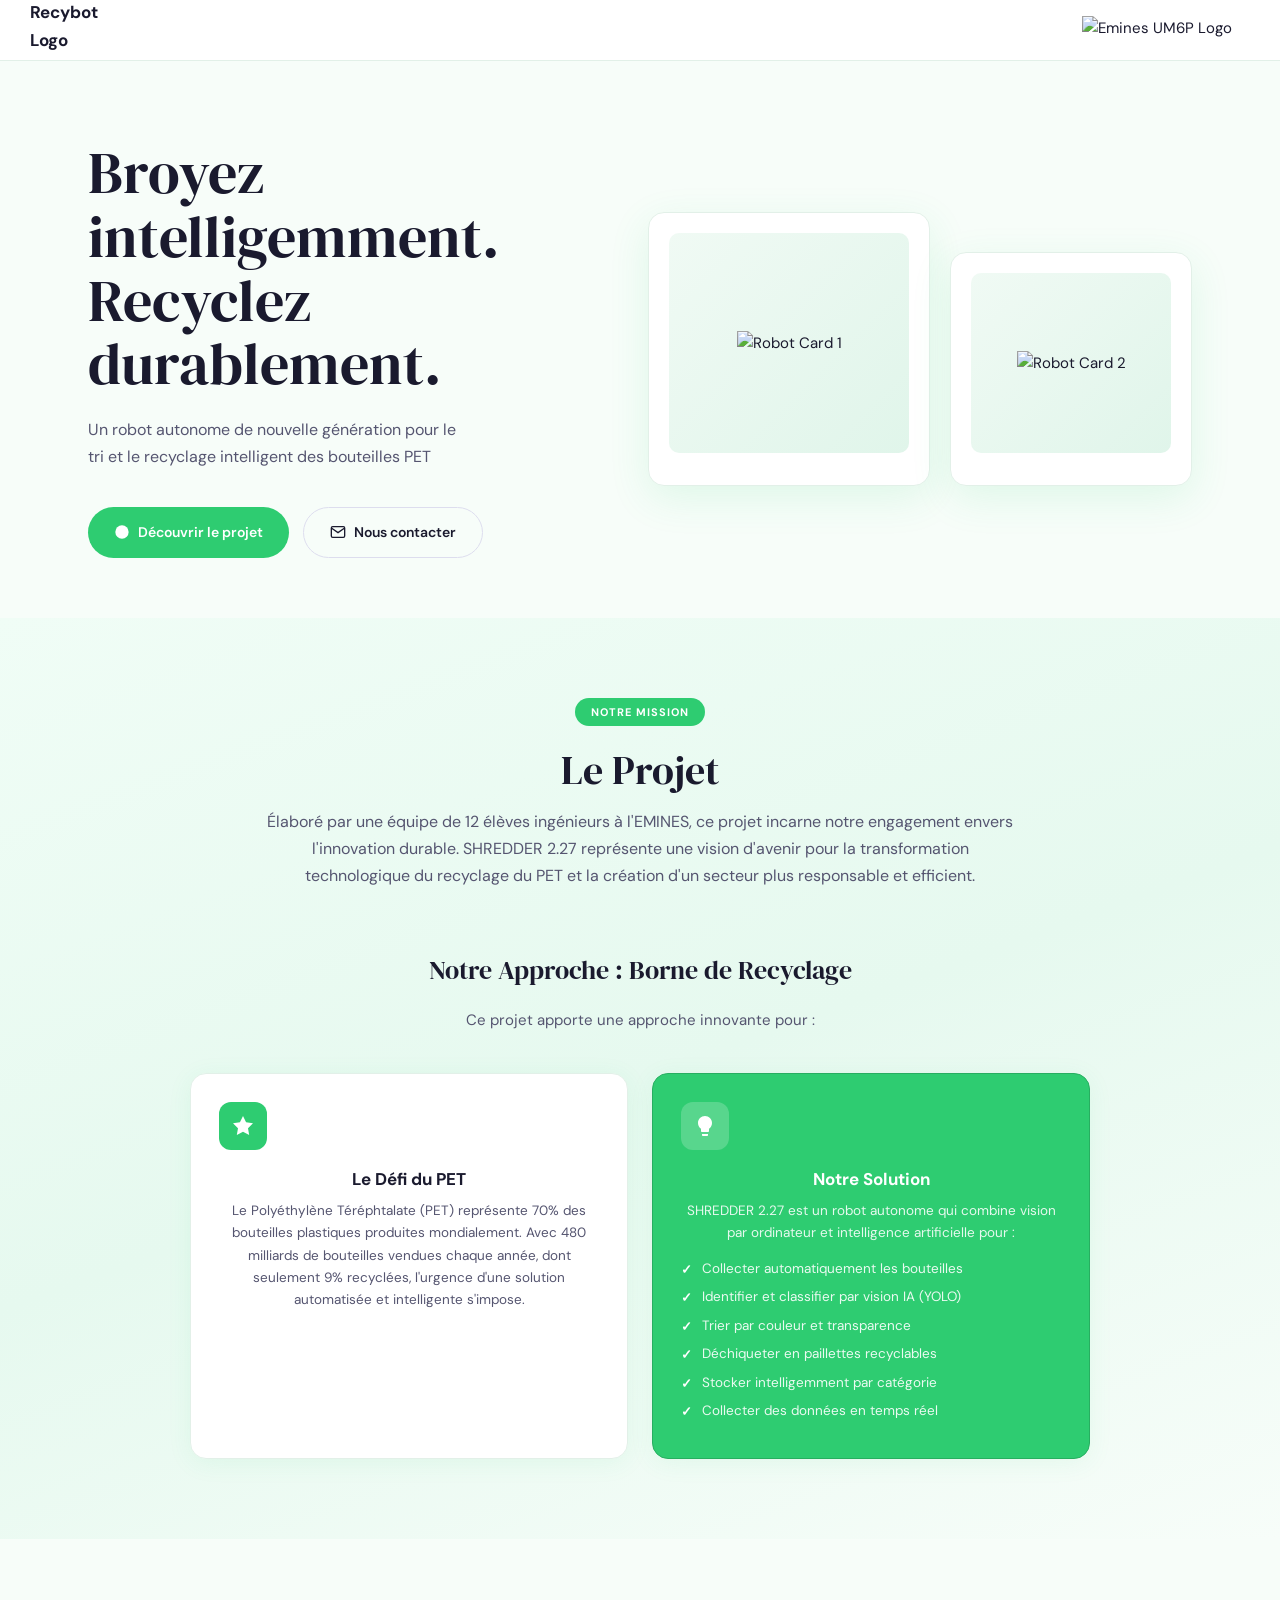
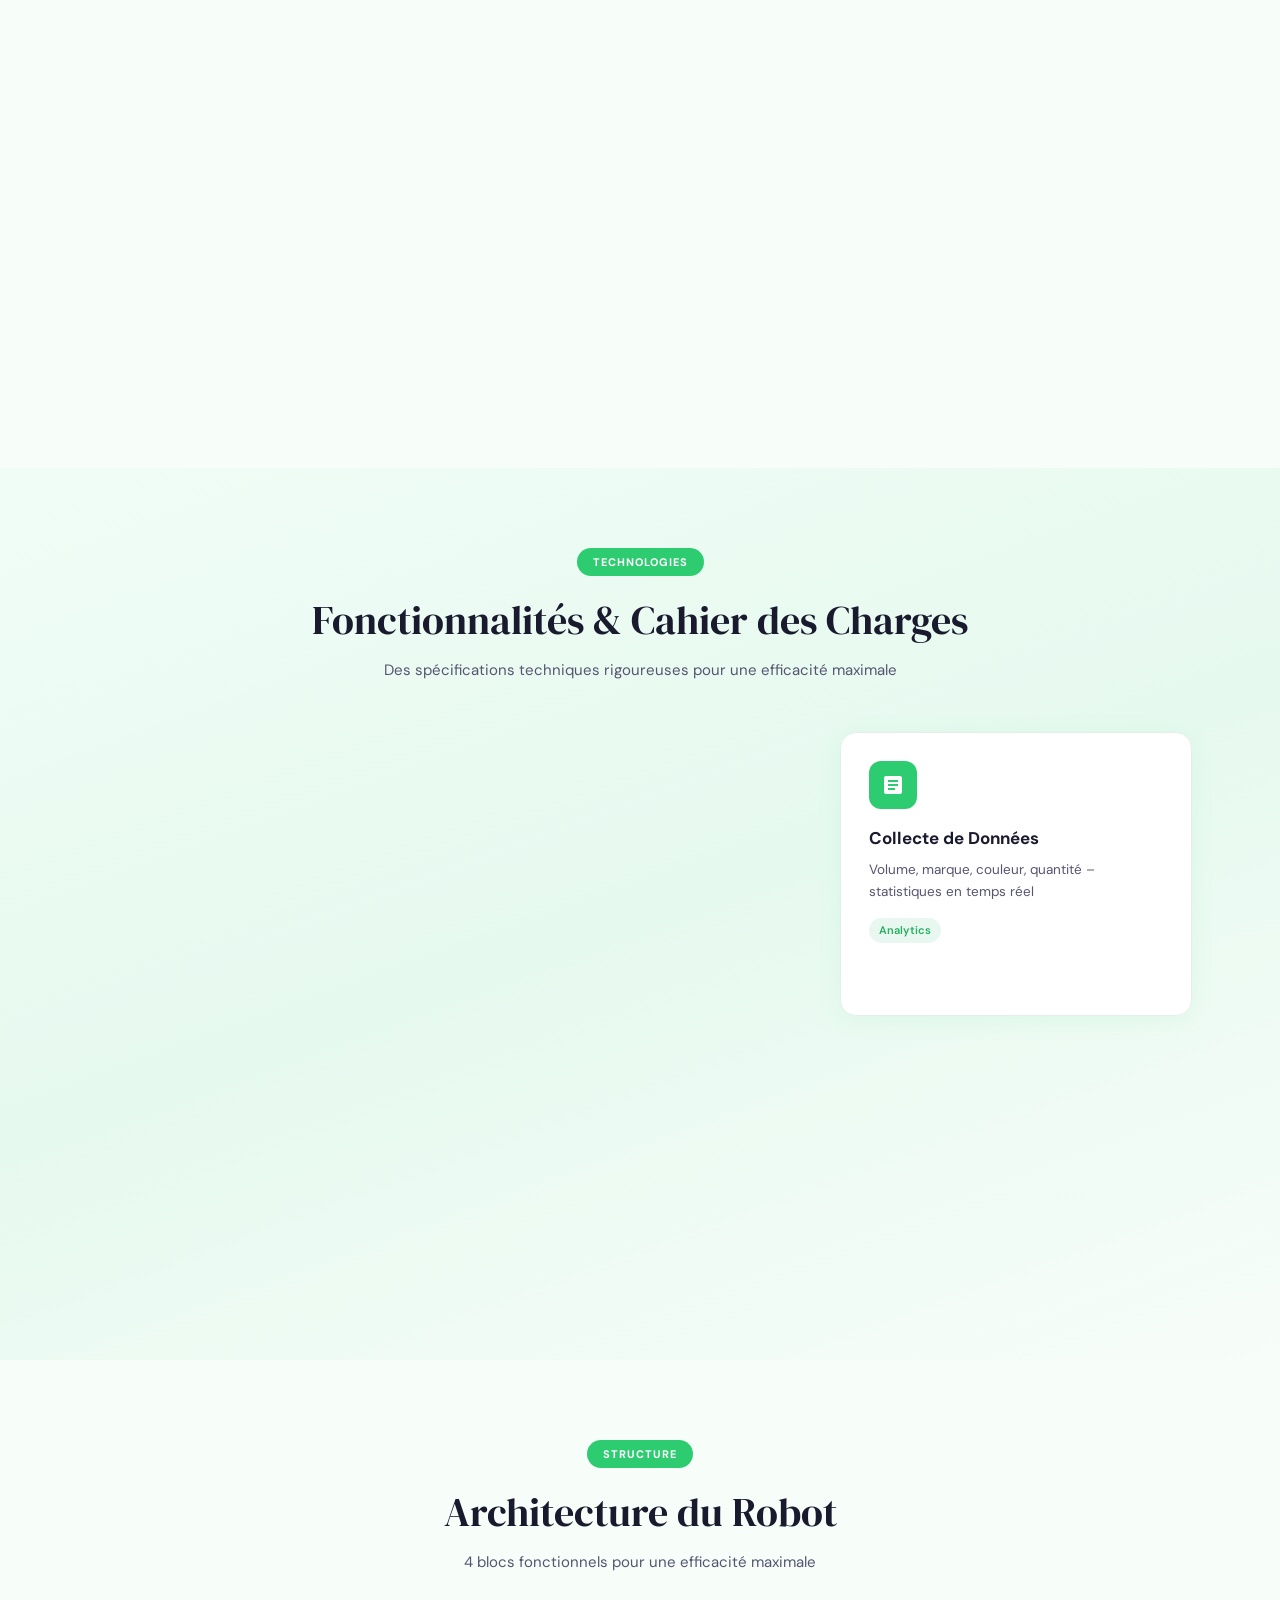
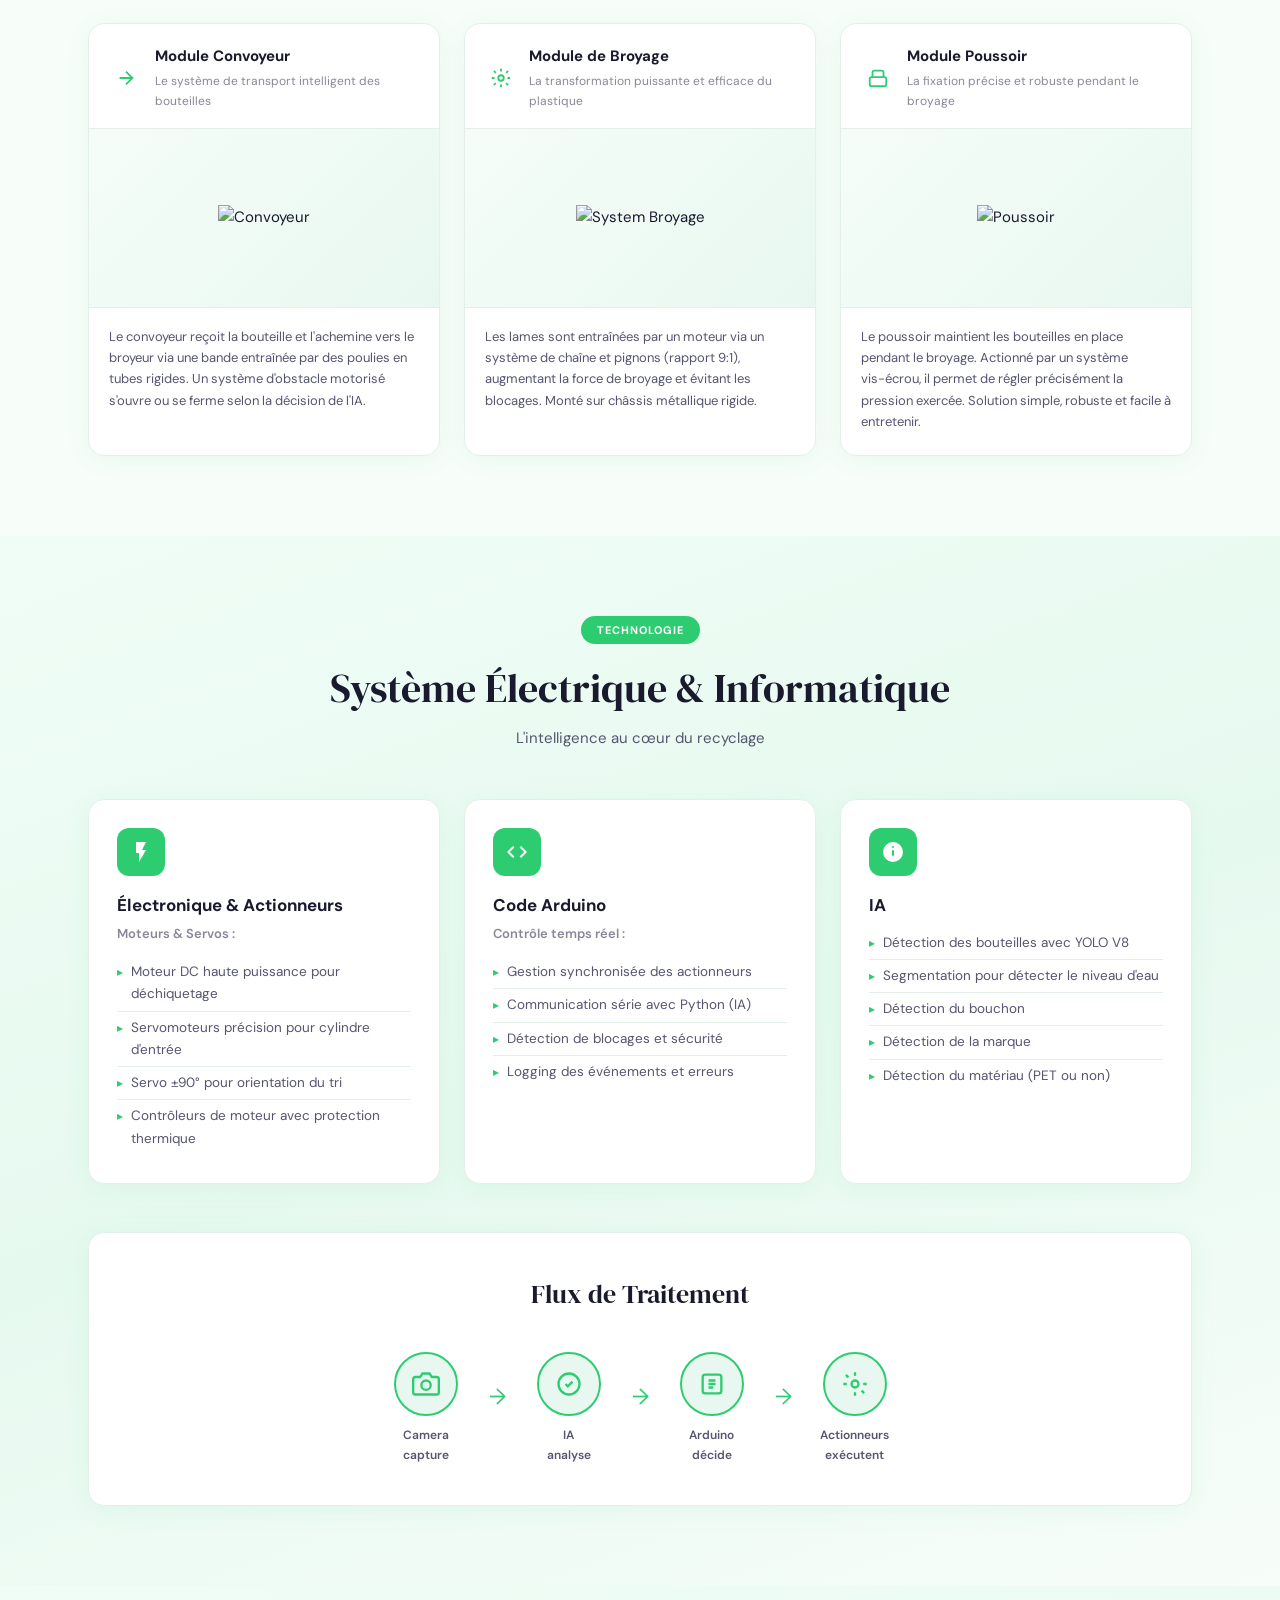
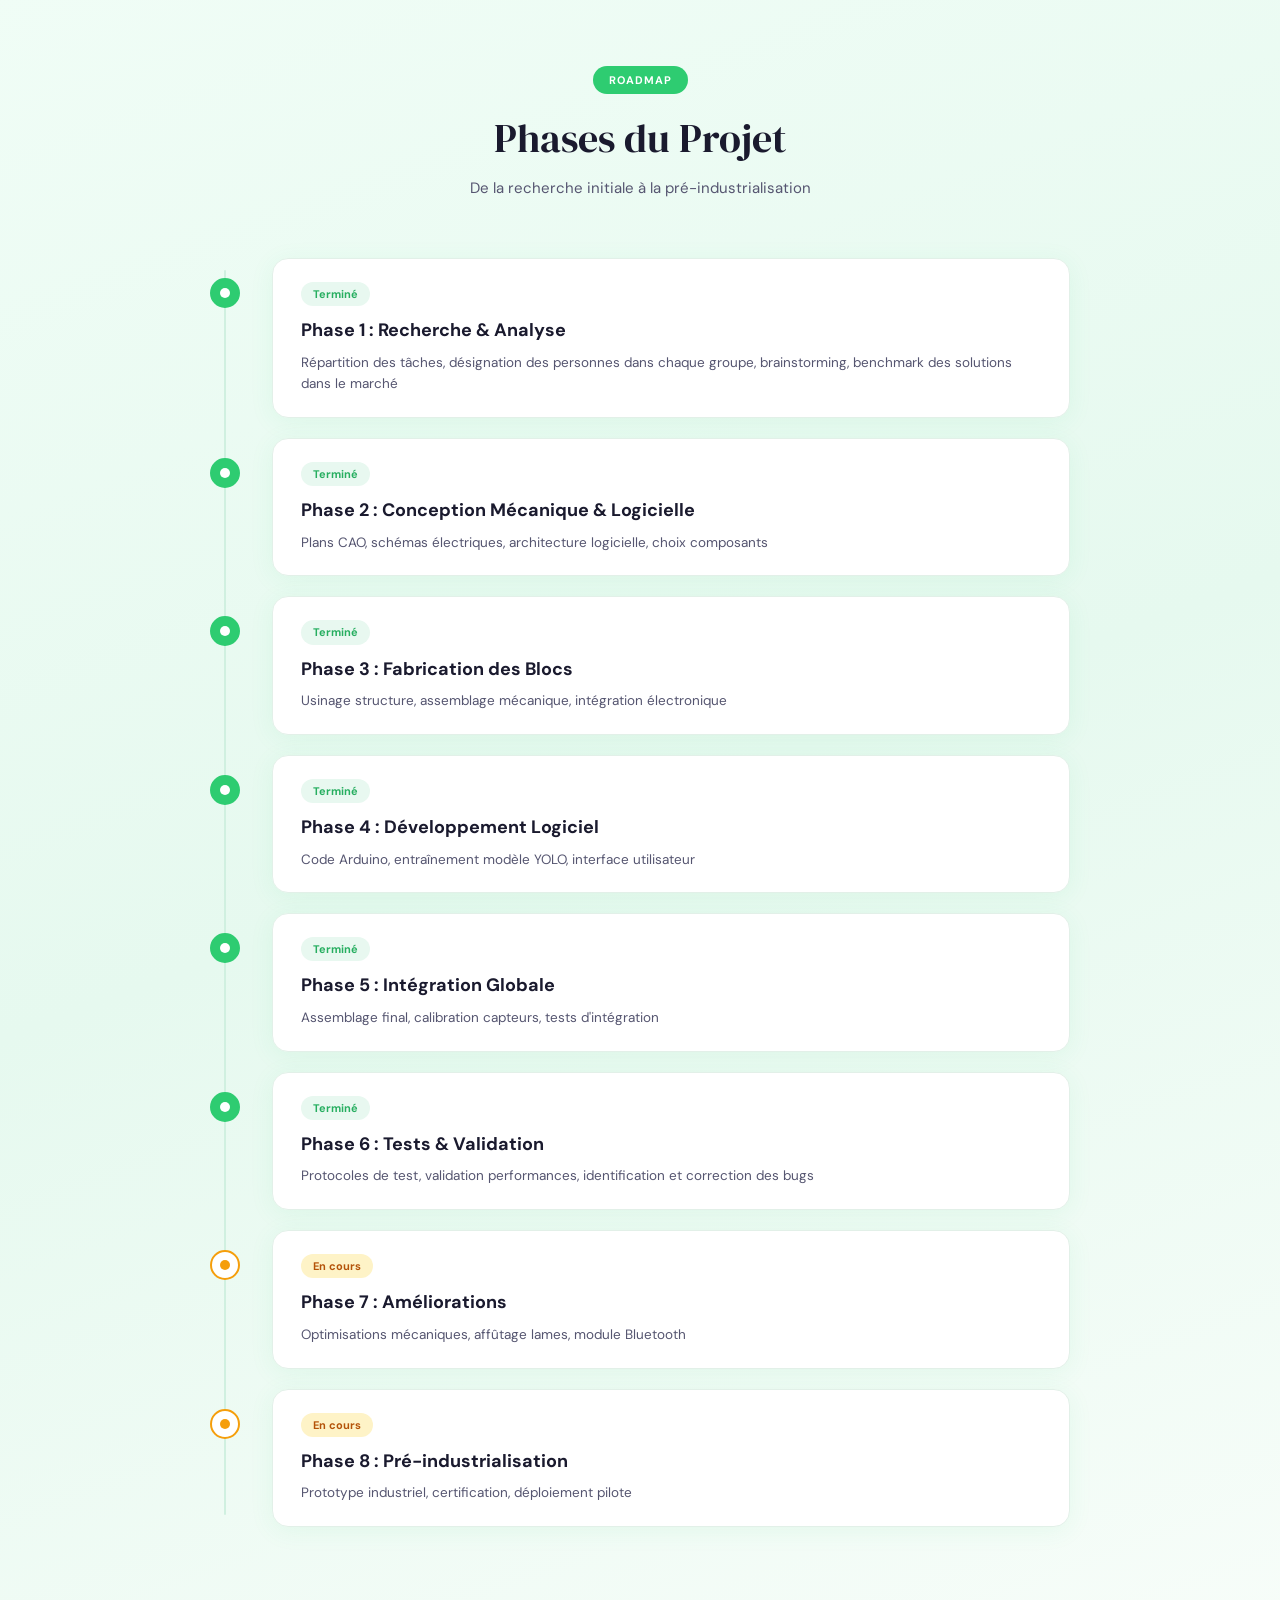
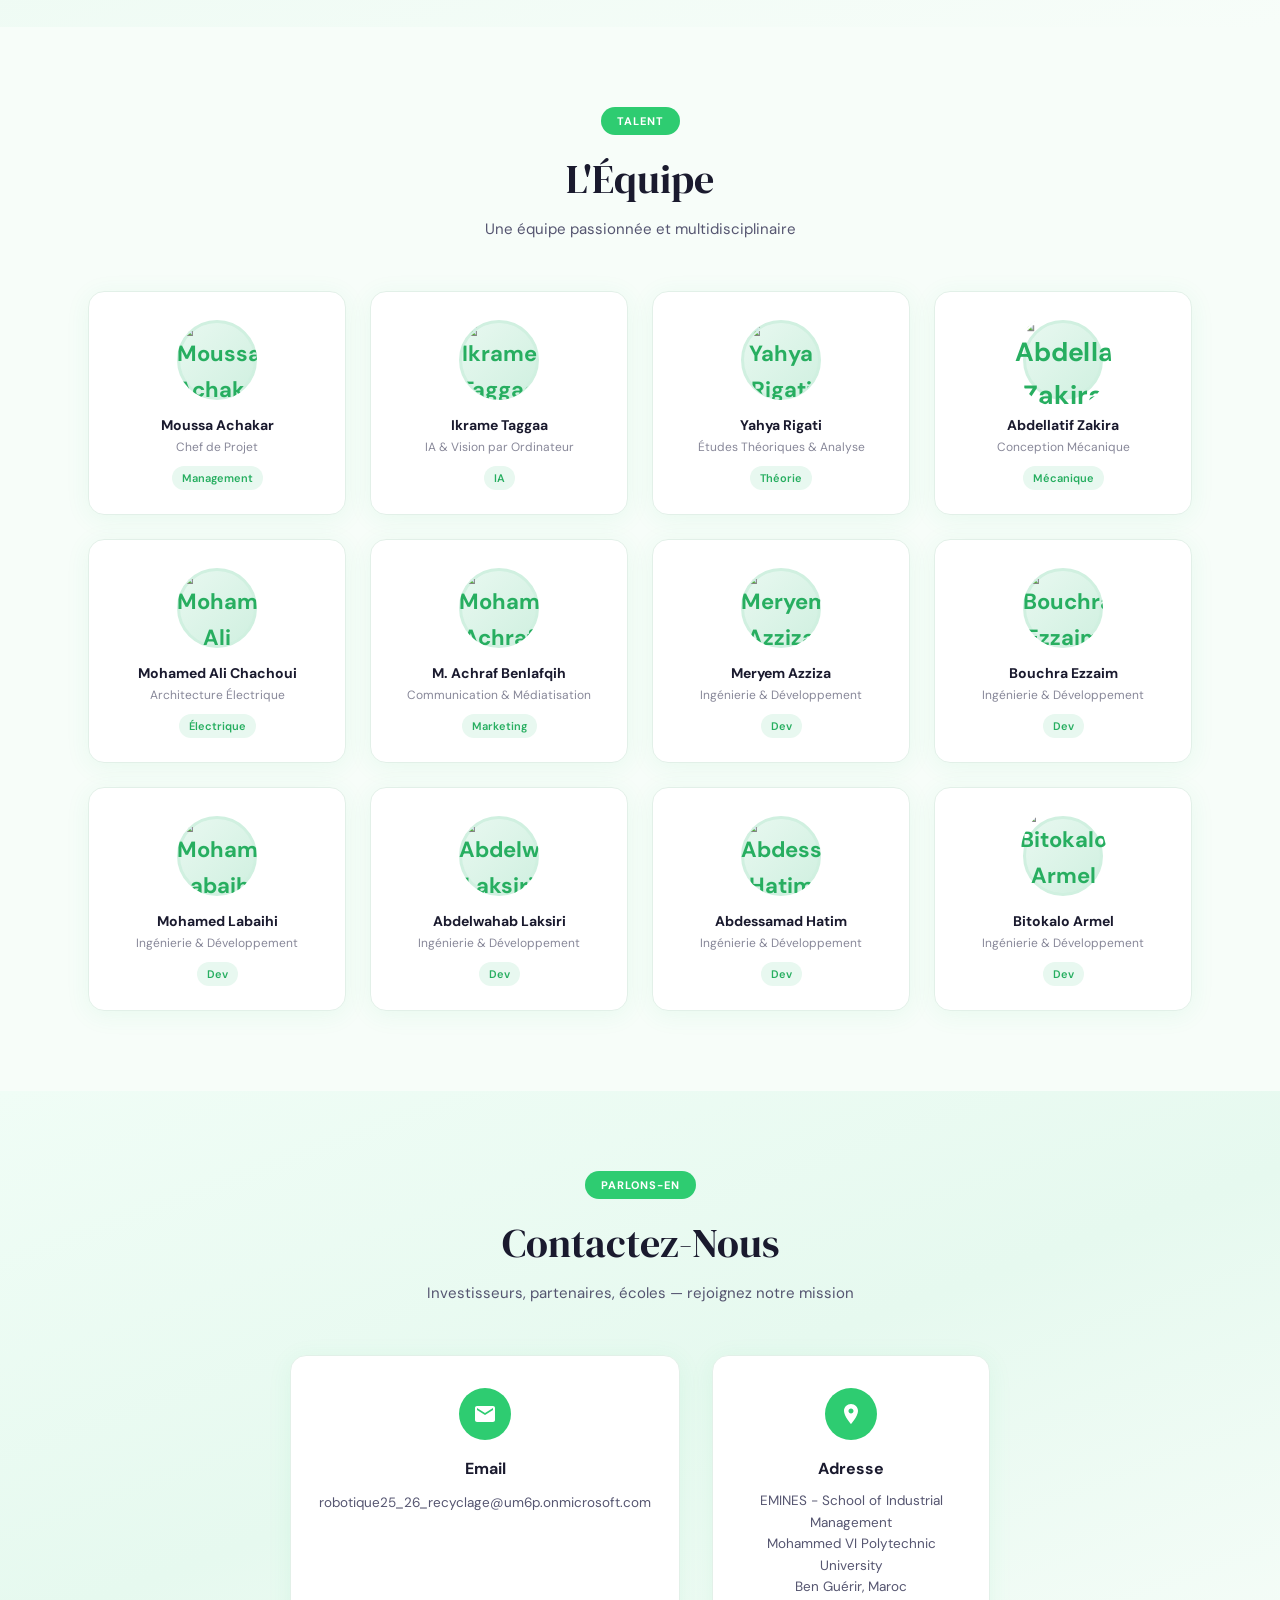
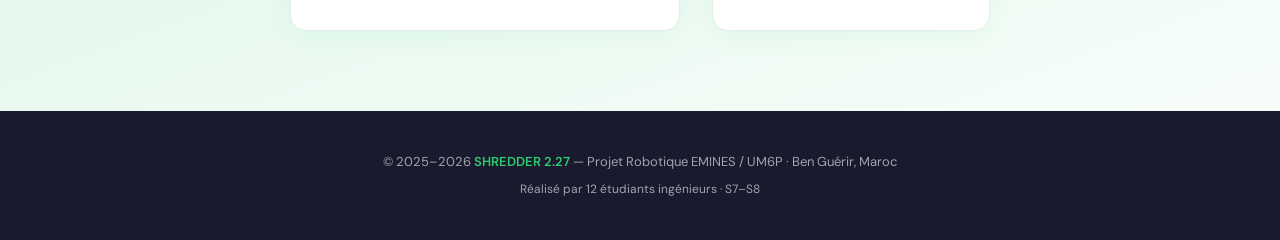
==== index.html @ 10a8153a "Add website files" ====
<!DOCTYPE html>
<html lang="fr">

<head>
    <meta charset="UTF-8" />
    <meta name="viewport" content="width=device-width, initial-scale=1.0" />
    <title>SHREDDER 2.27 — Borne de Recyclage Intelligente</title>
    <link
        href="https://fonts.googleapis.com/css2?family=DM+Sans:wght@300;400;500;600;700&family=DM+Serif+Display&display=swap"
        rel="stylesheet" />
    <style>
        *,
        *::before,
        *::after {
            box-sizing: border-box;
            margin: 0;
            padding: 0;
        }

        :root {
            --green: #2ecc71;
            --green-dark: #27ae60;
            --green-light: #e8f8f0;
            --green-mid: #d0f0e0;
            --text: #1a1a2e;
            --text-light: #555570;
            --text-muted: #888899;
            --white: #ffffff;
            --bg: #f7fdf9;
            --card: #ffffff;
            --border: #e2f0e8;
            --shadow: 0 4px 24px rgba(46, 204, 113, 0.08);
            --shadow-lg: 0 12px 40px rgba(46, 204, 113, 0.12);
            --radius: 16px;
        }

        html {
            scroll-behavior: smooth;
        }

        body {
            font-family: 'DM Sans', sans-serif;
            background: var(--bg);
            color: var(--text);
            font-size: 15px;
            line-height: 1.65;
        }

        /* ── NAV ── */
        nav {
            position: sticky;
            top: 0;
            z-index: 100;
            background: rgba(255, 255, 255, 0.92);
            backdrop-filter: blur(12px);
            border-bottom: 1px solid var(--border);
            display: flex;
            align-items: center;
            justify-content: space-between;
            padding: 14px 48px;
        }

        .nav-logo {
            display: flex;
            align-items: center;
            gap: 10px;
            font-weight: 700;
            font-size: 17px;
            color: var(--text);
            text-decoration: none;
        }

        .nav-logo .logo-icon {
            width: 32px;
            height: 32px;
            background: var(--green);
            border-radius: 8px;
            display: flex;
            align-items: center;
            justify-content: center;
        }

        .nav-logo .logo-icon svg {
            width: 18px;
            height: 18px;
            fill: white;
        }

        .nav-logo .logo-icon img {
            width: 32px;
            height: 32px;
        }

        .nav-right {
            display: flex;
            align-items: center;
            gap: 10px;
        }

        .nav-right img {
            height: 28px;
        }

        /* ── HERO ── */
        .hero {
            display: grid;
            grid-template-columns: 1fr 1fr;
            align-items: center;
            gap: 60px;
            max-width: 1200px;
            margin: 0 auto;
            padding: 80px 48px 60px;
        }

        .hero-left h1 {
            font-family: 'DM Serif Display', serif;
            font-size: 58px;
            line-height: 1.1;
            color: var(--text);
            margin-bottom: 20px;
            font-weight: 400;
        }

        .hero-left p {
            color: var(--text-light);
            font-size: 16px;
            max-width: 380px;
            margin-bottom: 36px;
            line-height: 1.7;
        }

        .hero-btns {
            display: flex;
            gap: 14px;
            flex-wrap: wrap;
        }

        .btn-primary {
            background: var(--green);
            color: white;
            border: none;
            border-radius: 50px;
            padding: 13px 26px;
            font-size: 14px;
            font-weight: 600;
            cursor: pointer;
            display: flex;
            align-items: center;
            gap: 8px;
            font-family: 'DM Sans', sans-serif;
            transition: background 0.2s, transform 0.15s;
            text-decoration: none;
        }

        .btn-primary:hover {
            background: var(--green-dark);
            transform: translateY(-1px);
        }

        .btn-outline {
            background: transparent;
            color: var(--text);
            border: 1.5px solid #dde;
            border-radius: 50px;
            padding: 13px 26px;
            font-size: 14px;
            font-weight: 600;
            cursor: pointer;
            display: flex;
            align-items: center;
            gap: 8px;
            font-family: 'DM Sans', sans-serif;
            transition: border-color 0.2s, transform 0.15s;
            text-decoration: none;
        }

        .btn-outline:hover {
            border-color: var(--green);
            transform: translateY(-1px);
        }

        .hero-right {
            display: flex;
            gap: 20px;
            align-items: flex-end;
            justify-content: center;
        }

        .robot-card {
            background: white;
            border-radius: var(--radius);
            padding: 20px;
            box-shadow: var(--shadow-lg);
            border: 1px solid var(--border);
            text-align: center;
            transition: transform 0.3s;
        }

        .robot-card:hover {
            transform: translateY(-4px);
        }

        .robot-3d {
            width: 240px;
            /* Further increased width */
            height: 220px;
            /* Further increased height */
            margin: 0 auto 12px;
            background: linear-gradient(135deg, #f0faf4, #e0f5ea);
            border-radius: 10px;
            overflow: hidden;
            display: flex;
            align-items: center;
            justify-content: center;
        }

        .robot-3d-sm {
            width: 200px;
            /* Further increased width */
            height: 180px;
            /* Further increased height */
        }

        .robot-card p {
            font-size: 12px;
            color: var(--green-dark);
            font-weight: 600;
        }

        .robot-card-sm {
            transform: scale(0.88);
            transform-origin: bottom center;
        }

        /* ── SECTIONS SHARED ── */
        section {
            padding: 80px 48px;
            max-width: 1200px;
            margin: 0 auto;
        }

        .bg-gradient {
            background: linear-gradient(160deg, #f0fdf6 0%, #e6f9ef 50%, #f7fdf9 100%);
        }

        .pill {
            display: inline-block;
            background: var(--green);
            color: white;
            font-size: 11px;
            font-weight: 700;
            letter-spacing: 1px;
            text-transform: uppercase;
            padding: 5px 16px;
            border-radius: 50px;
            margin-bottom: 20px;
        }

        .section-title {
            font-family: 'DM Serif Display', serif;
            font-size: 40px;
            font-weight: 400;
            color: var(--text);
            margin-bottom: 14px;
            line-height: 1.2;
        }

        .section-sub {
            color: var(--text-light);
            font-size: 15px;
            max-width: 600px;
            margin-bottom: 48px;
            line-height: 1.7;
        }

        .text-center {
            text-align: center;
        }

        .text-center .section-sub {
            margin: 0 auto 48px;
        }

        /* ── MISSION ── */
        .mission-wrap {
            text-align: center;
            padding: 80px 48px;
            max-width: 1200px;
            margin: 0 auto;
        }

        .mission-wrap .section-sub {
            max-width: 760px;
            margin: 0 auto 60px;
            font-size: 16px;
        }

        /* ── CARDS ── */
        .cards-2 {
            display: grid;
            grid-template-columns: 1fr 1fr;
            gap: 24px;
        }

        .cards-3 {
            display: grid;
            grid-template-columns: repeat(3, 1fr);
            gap: 24px;
        }

        .card {
            background: var(--card);
            border-radius: var(--radius);
            padding: 28px;
            box-shadow: var(--shadow);
            border: 1px solid var(--border);
            transition: transform 0.25s, box-shadow 0.25s;
        }

        .card:hover {
            transform: translateY(-4px);
            box-shadow: var(--shadow-lg);
        }

        .card-icon {
            width: 48px;
            height: 48px;
            background: var(--green);
            border-radius: 12px;
            display: flex;
            align-items: center;
            justify-content: center;
            margin-bottom: 18px;
        }

        .card-icon svg {
            width: 24px;
            height: 24px;
            fill: white;
        }

        .card h3 {
            font-size: 17px;
            font-weight: 700;
            color: var(--text);
            margin-bottom: 10px;
            line-height: 1.3;
        }

        .card p {
            font-size: 13.5px;
            color: var(--text-light);
            line-height: 1.65;
            margin-bottom: 14px;
        }

        .card-tag {
            display: inline-block;
            font-size: 11px;
            font-weight: 600;
            color: var(--green-dark);
            background: var(--green-light);
            padding: 3px 10px;
            border-radius: 50px;
        }

        .card-dark {
            background: var(--green);
            color: white;
            border-color: var(--green-dark);
        }

        .card-dark h3 {
            color: white;
        }

        .card-dark p {
            color: rgba(255, 255, 255, 0.88);
        }

        .card-dark .card-icon {
            background: rgba(255, 255, 255, 0.2);
        }

        /* ── CHECKLIST ── */
        .checklist {
            list-style: none;
            margin: 14px 0 0;
        }

        .checklist li {
            display: flex;
            align-items: flex-start;
            gap: 10px;
            font-size: 13.5px;
            color: var(--text-light);
            margin-bottom: 8px;
            line-height: 1.5;
        }

        .card-dark .checklist li {
            color: rgba(255, 255, 255, 0.9);
        }

        .checklist li::before {
            content: '✓';
            color: var(--green);
            font-weight: 700;
            font-size: 13px;
            flex-shrink: 0;
            margin-top: 1px;
        }

        .card-dark .checklist li::before {
            color: white;
        }

        /* ── MODULE CARDS ── */
        .module-card {
            background: white;
            border-radius: var(--radius);
            border: 1px solid var(--border);
            overflow: hidden;
            box-shadow: var(--shadow);
            transition: transform 0.25s;
        }

        .module-card:hover {
            transform: translateY(-4px);
        }

        .module-header {
            padding: 20px 20px 16px;
            display: flex;
            align-items: center;
            gap: 12px;
        }

        .module-icon {
            width: 36px;
            height: 36px;
            display: flex;
            align-items: center;
            justify-content: center;
        }

        .module-icon svg {
            width: 22px;
            height: 22px;
        }

        .module-header h3 {
            font-size: 15px;
            font-weight: 700;
            color: var(--text);
            margin-bottom: 3px;
        }

        .module-header p {
            font-size: 12px;
            color: var(--text-muted);
        }

        .module-img {
            width: 100%;
            height: 180px;
            background: linear-gradient(135deg, #f5fdf8, #e8f8f0);
            display: flex;
            align-items: center;
            justify-content: center;
            border-top: 1px solid var(--border);
            border-bottom: 1px solid var(--border);
        }

        .module-illus {
            width: 120px;
            opacity: 0.55;
        }

        .module-body {
            padding: 18px 20px 22px;
            font-size: 13px;
            color: var(--text-light);
            line-height: 1.65;
        }

        /* ── TECH LIST ── */
        .tech-list {
            list-style: none;
        }

        .tech-list li {
            font-size: 13.5px;
            color: var(--text-light);
            padding: 5px 0;
            border-bottom: 1px solid var(--border);
            display: flex;
            align-items: flex-start;
            gap: 8px;
        }

        .tech-list li:last-child {
            border-bottom: none;
        }

        .tech-list li::before {
            content: '▸';
            color: var(--green);
            font-size: 12px;
            flex-shrink: 0;
            margin-top: 2px;
        }

        /* ── FLUX ── */
        .flux-wrap {
            background: white;
            border-radius: var(--radius);
            border: 1px solid var(--border);
            padding: 40px;
            margin-top: 48px;
            box-shadow: var(--shadow);
        }

        .flux-wrap h3 {
            text-align: center;
            font-family: 'DM Serif Display', serif;
            font-size: 26px;
            font-weight: 400;
            margin-bottom: 36px;
            color: var(--text);
        }

        .flux-steps {
            display: flex;
            align-items: center;
            justify-content: center;
            gap: 0;
            flex-wrap: wrap;
        }

        .flux-step {
            display: flex;
            flex-direction: column;
            align-items: center;
            gap: 10px;
            min-width: 110px;
        }

        .flux-circle {
            width: 64px;
            height: 64px;
            background: var(--green-light);
            border: 2px solid var(--green);
            border-radius: 50%;
            display: flex;
            align-items: center;
            justify-content: center;
        }

        .flux-circle svg {
            width: 28px;
            height: 28px;
            stroke: var(--green);
            fill: none;
            stroke-width: 2;
        }

        .flux-step span {
            font-size: 12px;
            font-weight: 600;
            color: var(--text-light);
            text-align: center;
        }

        .flux-arrow {
            color: var(--green);
            font-size: 22px;
            margin: 0 8px;
            margin-bottom: 22px;
        }

        /* ── OBJECTIFS PÉDA ── */
        .peda-card {
            background: white;
            border-radius: var(--radius);
            border: 1px solid var(--border);
            padding: 32px;
            box-shadow: var(--shadow);
        }

        .peda-list {
            list-style: none;
            margin-top: 16px;
        }

        .peda-list li {
            display: flex;
            align-items: center;
            gap: 10px;
            font-size: 14px;
            color: var(--text-light);
            padding: 8px 0;
            border-bottom: 1px solid var(--border);
        }

        .peda-list li:last-child {
            border-bottom: none;
        }

        .peda-list li::before {
            content: '✓';
            color: var(--green);
            font-weight: 700;
        }

        /* ── FOOTER ── */
        footer {
            background: var(--text);
            color: rgba(255, 255, 255, 0.6);
            text-align: center;
            padding: 40px 48px;
            font-size: 13px;
        }

        footer span {
            color: var(--green);
            font-weight: 600;
        }

        /* ── ANIMATIONS ── */
        @keyframes fadeUp {
            from {
                opacity: 0;
                transform: translateY(24px);
            }

            to {
                opacity: 1;
                transform: translateY(0);
            }
        }

        .fade-up {
            animation: fadeUp 0.6s ease both;
        }

        .delay-1 {
            animation-delay: 0.1s;
        }

        .delay-2 {
            animation-delay: 0.2s;
        }

        .delay-3 {
            animation-delay: 0.3s;
        }

        .delay-4 {
            animation-delay: 0.4s;
        }

        /* ── RESPONSIVE ── */
        @media (max-width: 900px) {
            .hero {
                grid-template-columns: 1fr;
                padding: 48px 24px;
            }

            .hero-left h1 {
                font-size: 40px;
            }

            .cards-2,
            .cards-3 {
                grid-template-columns: 1fr;
            }

            nav {
                padding: 14px 24px;
            }

            section {
                padding: 60px 24px;
            }

            .mission-wrap {
                padding: 60px 24px;
            }
        }
    </style>
</head>

<body>

    <!-- ═══ NAV ═══════════════════════════════════════════════════════════ -->
    <nav>
        <a class="nav-logo" href="#">
            <div class="logo-icon" style="background: none;">
                <img src="images/recybot.png" alt="Recybot Logo" style="width: 96px; height: 96px;">
            </div>
        </a>
        <div class="nav-right">
            <img src="images/emines-um6p-logo.png" alt="Emines UM6P Logo" style="height: 28px;">
        </div>
    </nav>

    <!-- ═══ HERO ══════════════════════════════════════════════════════════ -->
    <div class="hero fade-up">
        <div class="hero-left">
            <h1>Broyez<br>intelligemment.<br>Recyclez<br>durablement.</h1>
            <p>Un robot autonome de nouvelle génération pour le tri et le recyclage intelligent des bouteilles PET</p>
            <div class="hero-btns">
                <a href="#projet" class="btn-primary">
                    <svg width="16" height="16" viewBox="0 0 24 24" fill="white">
                        <circle cx="12" cy="12" r="10" />
                        <path d="M10 8l6 4-6 4V8z" />
                    </svg>
                    Découvrir le projet
                </a>
                <a href="#contact" class="btn-outline">
                    <svg width="16" height="16" viewBox="0 0 24 24" fill="none" stroke="currentColor" stroke-width="2">
                        <path d="M4 4h16c1.1 0 2 .9 2 2v12c0 1.1-.9 2-2 2H4c-1.1 0-2-.9-2-2V6c0-1.1.9-2 2-2z" />
                        <polyline points="22,6 12,13 2,6" />
                    </svg>
                    Nous contacter
                </a>
            </div>
        </div>
        <div class="hero-right">
            <!-- Robot card 1 — remplacer le SVG par <img src="total_vue.JPG"> -->
            <div class="robot-card fade-up delay-1">
                <div class="robot-3d">
                    <img src="total_vue.JPG" alt="Robot Card 1" style="max-width: 100%; height: auto;">
                </div>
            </div>
            <!-- Robot card 2 — remplacer par <img src="total.JPG"> -->
            <div class="robot-card robot-card-sm fade-up delay-2">
                <div class="robot-3d robot-3d-sm">
                    <img src="total.JPG" alt="Robot Card 2" style="max-width: 100%; height: auto;">
                </div>
            </div>
        </div>
    </div>

    <!-- ═══ MISSION ═══════════════════════════════════════════════════════ -->
    <div class="bg-gradient" id="projet">
        <div class="mission-wrap">
            <span class="pill">NOTRE MISSION</span>
            <h2 class="section-title">Le Projet</h2>
            <p class="section-sub">Élaboré par une équipe de 12 élèves ingénieurs à l'EMINES, ce projet incarne notre
                engagement envers l'innovation durable. SHREDDER 2.27 représente une vision d'avenir pour la
                transformation technologique du recyclage du PET et la création d'un secteur plus responsable et
                efficient.</p>

            <h3
                style="font-family:'DM Serif Display',serif;font-size:26px;font-weight:400;margin-bottom:16px;color:var(--text);">
                Notre Approche : Borne de Recyclage</h3>
            <p style="color:var(--text-light);max-width:680px;margin:0 auto 40px;font-size:15px;">Ce projet apporte une
                approche innovante pour :</p>

            <div class="cards-2" style="max-width:900px;margin:0 auto;">
                <div class="card fade-up delay-1">
                    <div class="card-icon">
                        <svg viewBox="0 0 24 24">
                            <path
                                d="M12 2l3.09 6.26L22 9.27l-5 4.87 1.18 6.88L12 17.77l-6.18 3.25L7 14.14 2 9.27l6.91-1.01L12 2z" />
                        </svg>
                    </div>
                    <h3>Le Défi du PET</h3>
                    <p>Le Polyéthylène Téréphtalate (PET) représente 70% des bouteilles plastiques produites
                        mondialement. Avec 480 milliards de bouteilles vendues chaque année, dont seulement 9%
                        recyclées, l'urgence d'une solution automatisée et intelligente s'impose.</p>
                </div>
                <div class="card card-dark fade-up delay-2">
                    <div class="card-icon">
                        <svg viewBox="0 0 24 24" fill="white">
                            <path
                                d="M9 21c0 .55.45 1 1 1h4c.55 0 1-.45 1-1v-1H9v1zm3-19C8.14 2 5 5.14 5 9c0 2.38 1.19 4.47 3 5.74V17c0 .55.45 1 1 1h6c.55 0 1-.45 1-1v-2.26c1.81-1.27 3-3.36 3-5.74 0-3.86-3.14-7-7-7z" />
                        </svg>
                    </div>
                    <h3>Notre Solution</h3>
                    <p>SHREDDER 2.27 est un robot autonome qui combine vision par ordinateur et intelligence
                        artificielle pour :</p>
                    <ul class="checklist">
                        <li>Collecter automatiquement les bouteilles</li>
                        <li>Identifier et classifier par vision IA (YOLO)</li>
                        <li>Trier par couleur et transparence</li>
                        <li>Déchiqueter en paillettes recyclables</li>
                        <li>Stocker intelligemment par catégorie</li>
                        <li>Collecter des données en temps réel</li>
                    </ul>
                </div>
            </div>
        </div>
    </div>

    <!-- ═══ OBJECTIFS PÉDAGOGIQUES ════════════════════════════════════════ -->
    <section>
        <div class="peda-card fade-up">
            <div class="card-icon">
                <svg viewBox="0 0 24 24" fill="white">
                    <path d="M12 3L1 9l11 6 9-4.91V17h2V9L12 3zM5 13.18v4L12 21l7-3.82v-4L12 17l-7-3.82z" />
                </svg>
            </div>
            <h3 style="font-size:20px;font-weight:700;margin-bottom:6px;">Objectifs Pédagogiques</h3>
            <p style="color:var(--text-light);font-size:14px;margin-bottom:4px;">Ce projet s'inscrit dans une démarche
                éducative et pratique visant à :</p>
            <ul class="peda-list">
                <li>Former aux technologies robotiques avancées</li>
                <li>Sensibiliser au développement durable</li>
                <li>Créer un outil déployable en centres de tri</li>
                <li>Inspirer la pré-industrialisation</li>
            </ul>
        </div>
    </section>

    <!-- ═══ FONCTIONNALITÉS & CDC ═════════════════════════════════════════ -->
    <div class="bg-gradient">
        <section>
            <div class="text-center">
                <span class="pill">TECHNOLOGIES</span>
                <h2 class="section-title">Fonctionnalités & Cahier des Charges</h2>
                <p class="section-sub">Des spécifications techniques rigoureuses pour une efficacité maximale</p>
            </div>

            <div class="cards-3">
                <div class="card fade-up delay-1">
                    <div class="card-icon">
                        <svg viewBox="0 0 24 24">
                            <path
                                d="M19.5 3.09L15 7.59V4h-2v7h7v-2h-3.59l4.5-4.5-1.41-1.41zM4 13H1l4-4 4 4H6v3.59l4.5 4.5-1.41 1.41L5 17.91V13z" />
                        </svg>
                    </div>
                    <h3>Déchiquetage en Paillettes</h3>
                    <p>Transformation efficace en paillettes uniformes pour recyclage optimal</p>
                    <span class="card-tag">Performance</span>
                </div>
                <div class="card fade-up delay-2">
                    <div class="card-icon">
                        <svg viewBox="0 0 24 24">
                            <path
                                d="M12 2C6.48 2 2 6.48 2 12s4.48 10 10 10 10-4.48 10-10S17.52 2 12 2zm-1 5h2v6h-3v-2h1V7zm-1 10v-2h2v2h-2z" />
                        </svg>
                    </div>
                    <h3>Tri par Volume d'Eau, Bouchon et Matériau</h3>
                    <p>Détection du volume d'eau restant, présence du bouchon, et identification du matériau (PET ou
                        non)</p>
                    <span class="card-tag">IA</span>
                </div>
                <div class="card fade-up delay-3">
                    <div class="card-icon">
                        <svg viewBox="0 0 24 24">
                            <path
                                d="M19 3H5c-1.1 0-2 .9-2 2v14c0 1.1.9 2 2 2h14c1.1 0 2-.9 2-2V5c0-1.1-.9-2-2-2zm-5 14H7v-2h7v2zm3-4H7v-2h10v2zm0-4H7V7h10v2z" />
                        </svg>
                    </div>
                    <h3>Collecte de Données</h3>
                    <p>Volume, marque, couleur, quantité – statistiques en temps réel</p>
                    <span class="card-tag">Analytics</span>
                </div>
                <div class="card fade-up delay-1">
                    <div class="card-icon">
                        <svg viewBox="0 0 24 24">
                            <path
                                d="M18 7l-1.41-1.41-6.34 6.34 1.41 1.41L18 7zm4.24-1.41L11.66 16.17 7.48 12l-1.41 1.41L11.66 19l12-12-1.42-1.41zM.41 13.41L6 19l1.41-1.41L1.83 12 .41 13.41z" />
                        </svg>
                    </div>
                    <h3>Notifications Intelligentes</h3>
                    <p>Alertes automatiques en cas d'anomalie ou de maintenance requise</p>
                    <span class="card-tag">Smart</span>
                </div>
                <div class="card fade-up delay-2">
                    <div class="card-icon">
                        <svg viewBox="0 0 24 24">
                            <path
                                d="M20 18c1.1 0 1.99-.9 1.99-2L22 6c0-1.1-.9-2-2-2H4c-1.1 0-2 .9-2 2v10c0 1.1.9 2 2 2H0v2h24v-2h-4zM4 6h16v10H4V6z" />
                        </svg>
                    </div>
                    <h3>Interface Utilisateur</h3>
                    <p>Dashboard intuitif pour supervision et contrôle à distance</p>
                    <span class="card-tag">UX</span>
                </div>
            </div>
        </section>
    </div>

    <!-- ═══ ARCHITECTURE DU ROBOT ═════════════════════════════════════════ -->
    <section>
        <div class="text-center">
            <span class="pill">STRUCTURE</span>
            <h2 class="section-title">Architecture du Robot</h2>
            <p class="section-sub">4 blocs fonctionnels pour une efficacité maximale</p>
        </div>

        <div class="cards-3">
            <!-- Module Convoyeur -->
            <div class="module-card fade-up delay-1">
                <div class="module-header">
                    <div class="module-icon">
                        <svg viewBox="0 0 24 24" fill="none" stroke="var(--green)" stroke-width="2">
                            <path d="M5 12h14M12 5l7 7-7 7" />
                        </svg>
                    </div>
                    <div>
                        <h3>Module Convoyeur</h3>
                        <p>Le système de transport intelligent des bouteilles</p>
                    </div>
                </div>
                <div class="module-img">
                    <img src="convoyeur_without_bg.png" alt="Convoyeur" style="max-height:160px;">
                </div>
                <div class="module-body">
                    Le convoyeur reçoit la bouteille et l'achemine vers le broyeur via une bande entraînée par des
                    poulies en tubes rigides. Un système d'obstacle motorisé s'ouvre ou se ferme selon la décision de
                    l'IA.
                </div>
            </div>

            <!-- Module de Broyage -->
            <div class="module-card fade-up delay-2">
                <div class="module-header">
                    <div class="module-icon">
                        <svg viewBox="0 0 24 24" fill="none" stroke="var(--green)" stroke-width="2">
                            <circle cx="12" cy="12" r="3" />
                            <path
                                d="M12 2v3M12 19v3M4.22 4.22l2.12 2.12M17.66 17.66l2.12 2.12M2 12h3M19 12h3M4.22 19.78l2.12-2.12M17.66 6.34l2.12-2.12" />
                        </svg>
                    </div>
                    <div>
                        <h3>Module de Broyage</h3>
                        <p>La transformation puissante et efficace du plastique</p>
                    </div>
                </div>
                <div class="module-img">
                    <img src="system_broyage_without_bg.png" alt="System Broyage" style="max-height:160px;">
                </div>
                <div class="module-body">
                    Les lames sont entraînées par un moteur via un système de chaîne et pignons (rapport 9:1),
                    augmentant la force de broyage et évitant les blocages. Monté sur châssis métallique rigide.
                </div>
            </div>

            <!-- Module Poussoir -->
            <div class="module-card fade-up delay-3">
                <div class="module-header">
                    <div class="module-icon">
                        <svg viewBox="0 0 24 24" fill="none" stroke="var(--green)" stroke-width="2">
                            <path d="M18 11V6a2 2 0 00-2-2H8a2 2 0 00-2 2v5" />
                            <rect x="3" y="11" width="18" height="10" rx="2" />
                        </svg>
                    </div>
                    <div>
                        <h3>Module Poussoir</h3>
                        <p>La fixation précise et robuste pendant le broyage</p>
                    </div>
                </div>
                <div class="module-img">
                    <img src="poussoir_without_bg.png" alt="Poussoir" style="max-height:160px;">
                </div>
                <div class="module-body">
                    Le poussoir maintient les bouteilles en place pendant le broyage. Actionné par un système vis-écrou,
                    il permet de régler précisément la pression exercée. Solution simple, robuste et facile à
                    entretenir.
                </div>
            </div>
        </div>
    </section>

    <!-- ═══ SYSTÈME ÉLECTRIQUE & INFORMATIQUE ═══════════════════════════ -->
    <div class="bg-gradient">
        <section>
            <div class="text-center">
                <span class="pill">TECHNOLOGIE</span>
                <h2 class="section-title">Système Électrique & Informatique</h2>
                <p class="section-sub">L'intelligence au cœur du recyclage</p>
            </div>

            <div class="cards-3">
                <div class="card fade-up delay-1">
                    <div class="card-icon">
                        <svg viewBox="0 0 24 24">
                            <path d="M7 2v11h3v9l7-12h-4l4-8z" />
                        </svg>
                    </div>
                    <h3>Électronique & Actionneurs</h3>
                    <p style="color:var(--text-muted);font-size:13px;font-weight:600;margin:-4px 0 12px;">Moteurs &
                        Servos :</p>
                    <ul class="tech-list">
                        <li>Moteur DC haute puissance pour déchiquetage</li>
                        <li>Servomoteurs précision pour cylindre d'entrée</li>
                        <li>Servo ±90° pour orientation du tri</li>
                        <li>Contrôleurs de moteur avec protection thermique</li>
                    </ul>
                </div>

                <div class="card fade-up delay-2">
                    <div class="card-icon">
                        <svg viewBox="0 0 24 24">
                            <path
                                d="M9.4 16.6L4.8 12l4.6-4.6L8 6l-6 6 6 6 1.4-1.4zm5.2 0l4.6-4.6-4.6-4.6L16 6l6 6-6 6-1.4-1.4z" />
                        </svg>
                    </div>
                    <h3>Code Arduino</h3>
                    <p style="color:var(--text-muted);font-size:13px;font-weight:600;margin:-4px 0 12px;">Contrôle temps
                        réel :</p>
                    <ul class="tech-list">
                        <li>Gestion synchronisée des actionneurs</li>
                        <li>Communication série avec Python (IA)</li>
                        <li>Détection de blocages et sécurité</li>
                        <li>Logging des événements et erreurs</li>
                    </ul>
                </div>

                <div class="card fade-up delay-3">
                    <div class="card-icon">
                        <svg viewBox="0 0 24 24">
                            <path
                                d="M12 2a10 10 0 110 20A10 10 0 0112 2zm0 4a1 1 0 100 2 1 1 0 000-2zm0 4a1 1 0 00-1 1v4a1 1 0 002 0v-4a1 1 0 00-1-1z" />
                        </svg>
                    </div>
                    <h3>IA</h3>
                    <ul class="tech-list" style="margin-top:8px;">
                        <li>Détection des bouteilles avec YOLO V8</li>
                        <li>Segmentation pour détecter le niveau d'eau</li>
                        <li>Détection du bouchon</li>
                        <li>Détection de la marque</li>
                        <li>Détection du matériau (PET ou non)</li>
                    </ul>
                </div>
            </div>

            <!-- FLUX DE TRAITEMENT -->
            <div class="flux-wrap fade-up">
                <h3>Flux de Traitement</h3>
                <div class="flux-steps">
                    <div class="flux-step">
                        <div class="flux-circle">
                            <svg viewBox="0 0 24 24" stroke="var(--green)" fill="none" stroke-width="2">
                                <path d="M23 19a2 2 0 01-2 2H3a2 2 0 01-2-2V8a2 2 0 012-2h4l2-3h6l2 3h4a2 2 0 012 2z" />
                                <circle cx="12" cy="13" r="4" />
                            </svg>
                        </div>
                        <span>Camera<br>capture</span>
                    </div>
                    <div class="flux-arrow">→</div>
                    <div class="flux-step">
                        <div class="flux-circle">
                            <svg viewBox="0 0 24 24" stroke="var(--green)" fill="none" stroke-width="2">
                                <circle cx="12" cy="12" r="9" />
                                <path d="M9 12l2 2 4-4" />
                            </svg>
                        </div>
                        <span>IA<br>analyse</span>
                    </div>
                    <div class="flux-arrow">→</div>
                    <div class="flux-step">
                        <div class="flux-circle">
                            <svg viewBox="0 0 24 24" stroke="var(--green)" fill="none" stroke-width="2">
                                <rect x="4" y="4" width="16" height="16" rx="2" />
                                <path d="M9 9h6M9 12h6M9 15h4" />
                            </svg>
                        </div>
                        <span>Arduino<br>décide</span>
                    </div>
                    <div class="flux-arrow">→</div>
                    <div class="flux-step">
                        <div class="flux-circle">
                            <svg viewBox="0 0 24 24" stroke="var(--green)" fill="none" stroke-width="2">
                                <circle cx="12" cy="12" r="3" />
                                <path d="M12 2v3M12 19v3M4.22 4.22l2.12 2.12M17.66 17.66l2.12 2.12M2 12h3M19 12h3" />
                            </svg>
                        </div>
                        <span>Actionneurs<br>exécutent</span>
                    </div>
                </div>
            </div>
        </section>
    </div>

    <!-- ═══ TIMELINE DES PHASES ══════════════════════════════════════════ -->
    <style>
        /* ── TIMELINE ── */
        .timeline-section {
            padding: 80px 48px;
            max-width: 1200px;
            margin: 0 auto;
        }

        .timeline-header {
            text-align: center;
            margin-bottom: 56px;
        }

        .timeline-wrap {
            position: relative;
            max-width: 860px;
            margin: 0 auto;
        }

        .timeline-wrap::before {
            content: '';
            position: absolute;
            left: 14px;
            top: 12px;
            bottom: 12px;
            width: 2px;
            background: var(--green-mid);
            border-radius: 2px;
        }

        .timeline-item {
            display: flex;
            align-items: flex-start;
            gap: 32px;
            margin-bottom: 20px;
            position: relative;
        }

        .timeline-dot {
            width: 30px;
            height: 30px;
            border-radius: 50%;
            border: 2.5px solid var(--green);
            background: white;
            flex-shrink: 0;
            margin-top: 20px;
            position: relative;
            z-index: 1;
            display: flex;
            align-items: center;
            justify-content: center;
        }

        .timeline-dot.done {
            background: var(--green);
            border-color: var(--green);
        }

        .timeline-dot.done::after {
            content: '';
            width: 10px;
            height: 10px;
            border-radius: 50%;
            background: white;
        }

        .timeline-dot.ongoing {
            background: white;
            border-color: #f59e0b;
        }

        .timeline-dot.ongoing::after {
            content: '';
            width: 10px;
            height: 10px;
            border-radius: 50%;
            background: #f59e0b;
        }

        .timeline-dot.upcoming {
            background: white;
            border-color: #9ca3af;
        }

        .timeline-dot.upcoming::after {
            content: '';
            width: 10px;
            height: 10px;
            border-radius: 50%;
            background: #9ca3af;
        }

        .timeline-card {
            flex: 1;
            background: white;
            border: 1px solid var(--border);
            border-radius: var(--radius);
            padding: 22px 28px;
            box-shadow: var(--shadow);
            transition: transform 0.25s, box-shadow 0.25s;
        }

        .timeline-card:hover {
            transform: translateY(-2px);
            box-shadow: var(--shadow-lg);
        }

        .status-badge {
            display: inline-block;
            font-size: 11px;
            font-weight: 700;
            padding: 3px 12px;
            border-radius: 50px;
            margin-bottom: 10px;
        }

        .status-done {
            background: var(--green-light);
            color: var(--green-dark);
        }

        .status-ongoing {
            background: #fef3c7;
            color: #b45309;
        }

        .status-upcoming {
            background: #f3f4f6;
            color: #6b7280;
        }

        .timeline-card h3 {
            font-size: 18px;
            font-weight: 700;
            color: var(--text);
            margin-bottom: 6px;
        }

        .timeline-card p {
            font-size: 13.5px;
            color: var(--text-light);
            line-height: 1.6;
        }

        /* ── TEAM ── */
        .team-section {
            padding: 80px 48px;
            max-width: 1200px;
            margin: 0 auto;
            text-align: center;
        }

        .team-grid {
            display: grid;
            grid-template-columns: repeat(4, 1fr);
            gap: 24px;
            margin-top: 48px;
        }

        .team-card {
            background: white;
            border: 1px solid var(--border);
            border-radius: var(--radius);
            padding: 28px 20px 24px;
            box-shadow: var(--shadow);
            transition: transform 0.25s, box-shadow 0.25s;
            text-align: center;
        }

        .team-card:hover {
            transform: translateY(-4px);
            box-shadow: var(--shadow-lg);
        }

        .team-avatar {
            width: 80px;
            height: 80px;
            border-radius: 50%;
            margin: 0 auto 16px;
            border: 3px solid var(--green-mid);
            background: linear-gradient(135deg, #e8f8f0, #d0f0e0);
            display: flex;
            align-items: center;
            justify-content: center;
            font-size: 22px;
            font-weight: 700;
            color: var(--green-dark);
        }

        .team-avatar img {
            width: 100%;
            height: 100%;
            object-fit: cover;
            object-position: center;
            border-radius: 50%;
        }

        .team-card h4 {
            font-size: 14px;
            font-weight: 700;
            color: var(--text);
            margin-bottom: 5px;
            line-height: 1.3;
        }

        .team-card .role {
            font-size: 12px;
            color: var(--text-muted);
            line-height: 1.4;
        }

        .team-card .role-tag {
            display: inline-block;
            margin-top: 10px;
            font-size: 11px;
            font-weight: 600;
            color: var(--green-dark);
            background: var(--green-light);
            padding: 3px 10px;
            border-radius: 50px;
        }

        /* ── CONTACT ── */
        .contact-section {
            padding: 80px 48px;
            max-width: 1200px;
            margin: 0 auto;
            text-align: center;
        }

        .contact-grid {
            display: grid;
            grid-template-columns: 1fr 1fr;
            gap: 32px;
            margin-top: 48px;
            max-width: 700px;
            margin-left: auto;
            margin-right: auto;
        }

        .contact-card {
            background: white;
            border: 1px solid var(--border);
            border-radius: var(--radius);
            padding: 32px 28px;
            box-shadow: var(--shadow);
            text-align: center;
            transition: transform 0.25s;
        }

        .contact-card:hover {
            transform: translateY(-3px);
            box-shadow: var(--shadow-lg);
        }

        .contact-icon {
            width: 52px;
            height: 52px;
            background: var(--green);
            border-radius: 50%;
            display: flex;
            align-items: center;
            justify-content: center;
            margin: 0 auto 16px;
        }

        .contact-icon svg {
            width: 24px;
            height: 24px;
            fill: white;
        }

        .contact-card h4 {
            font-size: 16px;
            font-weight: 700;
            color: var(--text);
            margin-bottom: 8px;
        }

        .contact-card p,
        .contact-card a {
            font-size: 13.5px;
            color: var(--text-light);
            text-decoration: none;
            line-height: 1.6;
        }

        .contact-card a:hover {
            color: var(--green-dark);
        }

        @media (max-width: 900px) {
            .team-grid {
                grid-template-columns: repeat(2, 1fr);
            }

            .contact-grid {
                grid-template-columns: 1fr;
            }

            .timeline-section {
                padding: 60px 24px;
            }

            .team-section,
            .contact-section {
                padding: 60px 24px;
            }
        }
    </style>

    <div class="bg-gradient">
        <div class="timeline-section" id="phases">
            <div class="timeline-header">
                <span class="pill">ROADMAP</span>
                <h2 class="section-title">Phases du Projet</h2>
                <p class="section-sub" style="max-width:560px;margin:0 auto 56px;">De la recherche initiale à la
                    pré-industrialisation</p>
            </div>
            <div class="timeline-wrap">
                <div class="timeline-item fade-up delay-1">
                    <div class="timeline-dot done"></div>
                    <div class="timeline-card">
                        <span class="status-badge status-done">Terminé</span>
                        <h3>Phase 1 : Recherche & Analyse</h3>
                        <p>Répartition des tâches, désignation des personnes dans chaque groupe, brainstorming,
                            benchmark des solutions dans le marché</p>
                    </div>
                </div>
                <div class="timeline-item fade-up delay-2">
                    <div class="timeline-dot done"></div>
                    <div class="timeline-card">
                        <span class="status-badge status-done">Terminé</span>
                        <h3>Phase 2 : Conception Mécanique & Logicielle</h3>
                        <p>Plans CAO, schémas électriques, architecture logicielle, choix composants</p>
                    </div>
                </div>
                <div class="timeline-item fade-up delay-3">
                    <div class="timeline-dot done"></div>
                    <div class="timeline-card">
                        <span class="status-badge status-done">Terminé</span>
                        <h3>Phase 3 : Fabrication des Blocs</h3>
                        <p>Usinage structure, assemblage mécanique, intégration électronique</p>
                    </div>
                </div>
                <div class="timeline-item fade-up delay-4">
                    <div class="timeline-dot done"></div>
                    <div class="timeline-card">
                        <span class="status-badge status-done">Terminé</span>
                        <h3>Phase 4 : Développement Logiciel</h3>
                        <p>Code Arduino, entraînement modèle YOLO, interface utilisateur</p>
                    </div>
                </div>
                <div class="timeline-item fade-up delay-3">
                    <div class="timeline-dot done"></div>
                    <div class="timeline-card">
                        <span class="status-badge status-done">Terminé</span>
                        <h3>Phase 5 : Intégration Globale</h3>
                        <p>Assemblage final, calibration capteurs, tests d'intégration</p>
                    </div>
                </div>
                <div class="timeline-item fade-up delay-4">
                    <div class="timeline-dot done"></div>
                    <div class="timeline-card">
                        <span class="status-badge status-done">Terminé</span>
                        <h3>Phase 6 : Tests & Validation</h3>
                        <p>Protocoles de test, validation performances, identification et correction des bugs</p>
                    </div>
                </div>
                <div class="timeline-item fade-up delay-1">
                    <div class="timeline-dot ongoing"></div>
                    <div class="timeline-card">
                        <span class="status-badge status-ongoing">En cours</span>
                        <h3>Phase 7 : Améliorations</h3>
                        <p>Optimisations mécaniques, affûtage lames, module Bluetooth</p>
                    </div>
                </div>
                <div class="timeline-item fade-up delay-2">
                    <div class="timeline-dot ongoing"></div>
                    <div class="timeline-card">
                        <span class="status-badge status-ongoing">En cours</span>
                        <h3>Phase 8 : Pré-industrialisation</h3>
                        <p>Prototype industriel, certification, déploiement pilote</p>
                    </div>
                </div>
            </div>
        </div>
    </div>

    <!-- ═══ L'ÉQUIPE ══════════════════════════════════════════════════════ -->
    <div class="team-section" id="equipe">
        <span class="pill">TALENT</span>
        <h2 class="section-title">L'Équipe</h2>
        <p class="section-sub" style="max-width:480px;margin:0 auto 0;">Une équipe passionnée et multidisciplinaire</p>
        <div class="team-grid">
            <div class="team-card fade-up delay-1">
                <div class="team-avatar">
                    <img src="images/moussa.png" alt="Moussa Achakar"
                        style="width: 80px; height: 80px; border-radius: 50%;">
                </div>
                <h4>Moussa Achakar</h4>
                <p class="role">Chef de Projet</p><span class="role-tag">Management</span>
            </div>
            <div class="team-card fade-up delay-2">
                <div class="team-avatar">
                    <img src="images/ikrame_taggaa.jpg" alt="Ikrame Taggaa"
                        style="width: 80px; height: 80px; border-radius: 50%;">
                </div>
                <h4>Ikrame Taggaa</h4>
                <p class="role">IA & Vision par Ordinateur</p><span class="role-tag">IA</span>
            </div>
            <div class="team-card fade-up delay-3">
                <div class="team-avatar">
                    <img src="images/Yahya%20RIGATI.jpg" alt="Yahya Rigati"
                        style="width: 80px; height: 80px; border-radius: 50%;">
                </div>
                <h4>Yahya Rigati</h4>
                <p class="role">Études Théoriques & Analyse</p><span class="role-tag">Théorie</span>
            </div>
            <div class="team-card fade-up delay-4">
                <div class="team-avatar">
                    <img src="images/zakira.jpg" alt="Abdellatif Zakira"
                        style="width: 80px; height: 80px; border-radius: 50%; object-fit: cover; object-position: center; transform: scale(1.2);">
                </div>
                <h4>Abdellatif Zakira</h4>
                <p class="role">Conception Mécanique</p><span class="role-tag">Mécanique</span>
            </div>
            <div class="team-card fade-up delay-1">
                <div class="team-avatar">
                    <img src="images/Ali.jpeg" alt="Mohamed Ali Chachoui"
                        style="width: 80px; height: 80px; border-radius: 50%;">
                </div>
                <h4>Mohamed Ali Chachoui</h4>
                <p class="role">Architecture Électrique</p><span class="role-tag">Électrique</span>
            </div>
            <div class="team-card fade-up delay-2">
                <div class="team-avatar">
                    <img src="images/achraf.jpg" alt="Mohamed Achraf Benlafqih"
                        style="width: 80px; height: 80px; border-radius: 50%;">
                </div>
                <h4>M. Achraf Benlafqih</h4>
                <p class="role">Communication & Médiatisation</p><span class="role-tag">Marketing</span>
            </div>
            <div class="team-card fade-up delay-3">
                <div class="team-avatar">
                    <img src="images/Meryem%20AZZIZA.jpg" alt="Meryem Azziza"
                        style="width: 80px; height: 80px; border-radius: 50%;">
                </div>
                <h4>Meryem Azziza</h4>
                <p class="role">Ingénierie & Développement</p><span class="role-tag">Dev</span>
            </div>
            <div class="team-card fade-up delay-4">
                <div class="team-avatar">
                    <img src="images/bouchra.jpg" alt="Bouchra Ezzaim"
                        style="width: 80px; height: 80px; border-radius: 50%;">
                </div>
                <h4>Bouchra Ezzaim</h4>
                <p class="role">Ingénierie & Développement</p><span class="role-tag">Dev</span>
            </div>
            <div class="team-card fade-up delay-1">
                <div class="team-avatar">
                    <img src="images/baihi.jpg" alt="Mohamed Labaihi"
                        style="width: 80px; height: 80px; border-radius: 50%;">
                </div>
                <h4>Mohamed Labaihi</h4>
                <p class="role">Ingénierie & Développement</p><span class="role-tag">Dev</span>
            </div>
            <div class="team-card fade-up delay-2">
                <div class="team-avatar">
                    <img src="images/Abdelwahab%20LAKSIRI.jpg" alt="Abdelwahab Laksiri"
                        style="width: 80px; height: 80px; border-radius: 50%;">
                </div>
                <h4>Abdelwahab Laksiri</h4>
                <p class="role">Ingénierie & Développement</p><span class="role-tag">Dev</span>
            </div>
            <div class="team-card fade-up delay-3">
                <div class="team-avatar">
                    <img src="images/Abdessamad%20HATIM.jpeg" alt="Abdessamad Hatim"
                        style="width: 80px; height: 80px; border-radius: 50%;">
                </div>
                <h4>Abdessamad Hatim</h4>
                <p class="role">Ingénierie & Développement</p><span class="role-tag">Dev</span>
            </div>
            <div class="team-card fade-up delay-4">
                <div class="team-avatar">
                    <img src="images/armel.jpeg" alt="Bitokalo Armel"
                        style="width: 100px; height: 100px; border-radius: 50%; object-fit: cover; object-position: center;">
                </div>
                <h4>Bitokalo Armel</h4>
                <p class="role">Ingénierie & Développement</p><span class="role-tag">Dev</span>
            </div>
        </div>
    </div>

    <!-- ═══ CONTACT ════════════════════════════════════════════════════════ -->
    <div class="bg-gradient">
        <div class="contact-section" id="contact">
            <span class="pill">PARLONS-EN</span>
            <h2 class="section-title">Contactez-Nous</h2>
            <p class="section-sub" style="max-width:480px;margin:0 auto 0;">Investisseurs, partenaires, écoles —
                rejoignez notre mission</p>
            <div class="contact-grid">
                <div class="contact-card fade-up delay-1">
                    <div class="contact-icon">
                        <svg viewBox="0 0 24 24">
                            <path
                                d="M20 4H4c-1.1 0-2 .9-2 2v12c0 1.1.9 2 2 2h16c1.1 0 2-.9 2-2V6c0-1.1-.9-2-2-2zm0 4l-8 5-8-5V6l8 5 8-5v2z" />
                        </svg>
                    </div>
                    <h4>Email</h4>
                    <a
                        href="mailto:robotique25_26_recyclage@um6p.onmicrosoft.com">robotique25_26_recyclage@um6p.onmicrosoft.com</a>
                </div>
                <div class="contact-card fade-up delay-2">
                    <div class="contact-icon">
                        <svg viewBox="0 0 24 24">
                            <path
                                d="M12 2C8.13 2 5 5.13 5 9c0 5.25 7 13 7 13s7-7.75 7-13c0-3.87-3.13-7-7-7zm0 9.5c-1.38 0-2.5-1.12-2.5-2.5s1.12-2.5 2.5-2.5 2.5 1.12 2.5 2.5-1.12 2.5-2.5 2.5z" />
                        </svg>
                    </div>
                    <h4>Adresse</h4>
                    <p>EMINES - School of Industrial Management<br>Mohammed VI Polytechnic University<br>Ben Guérir,
                        Maroc</p>
                </div>
            </div>
        </div>
    </div>

    <!-- ═══ FOOTER ════════════════════════════════════════════════════════ -->
    <footer>
        <p>© 2025–2026 <span>SHREDDER 2.27</span> — Projet Robotique EMINES / UM6P · Ben Guérir, Maroc</p>
        <p style="margin-top:8px;font-size:12px;">Réalisé par 12 étudiants ingénieurs · S7–S8</p>
    </footer>

</body>

</html>
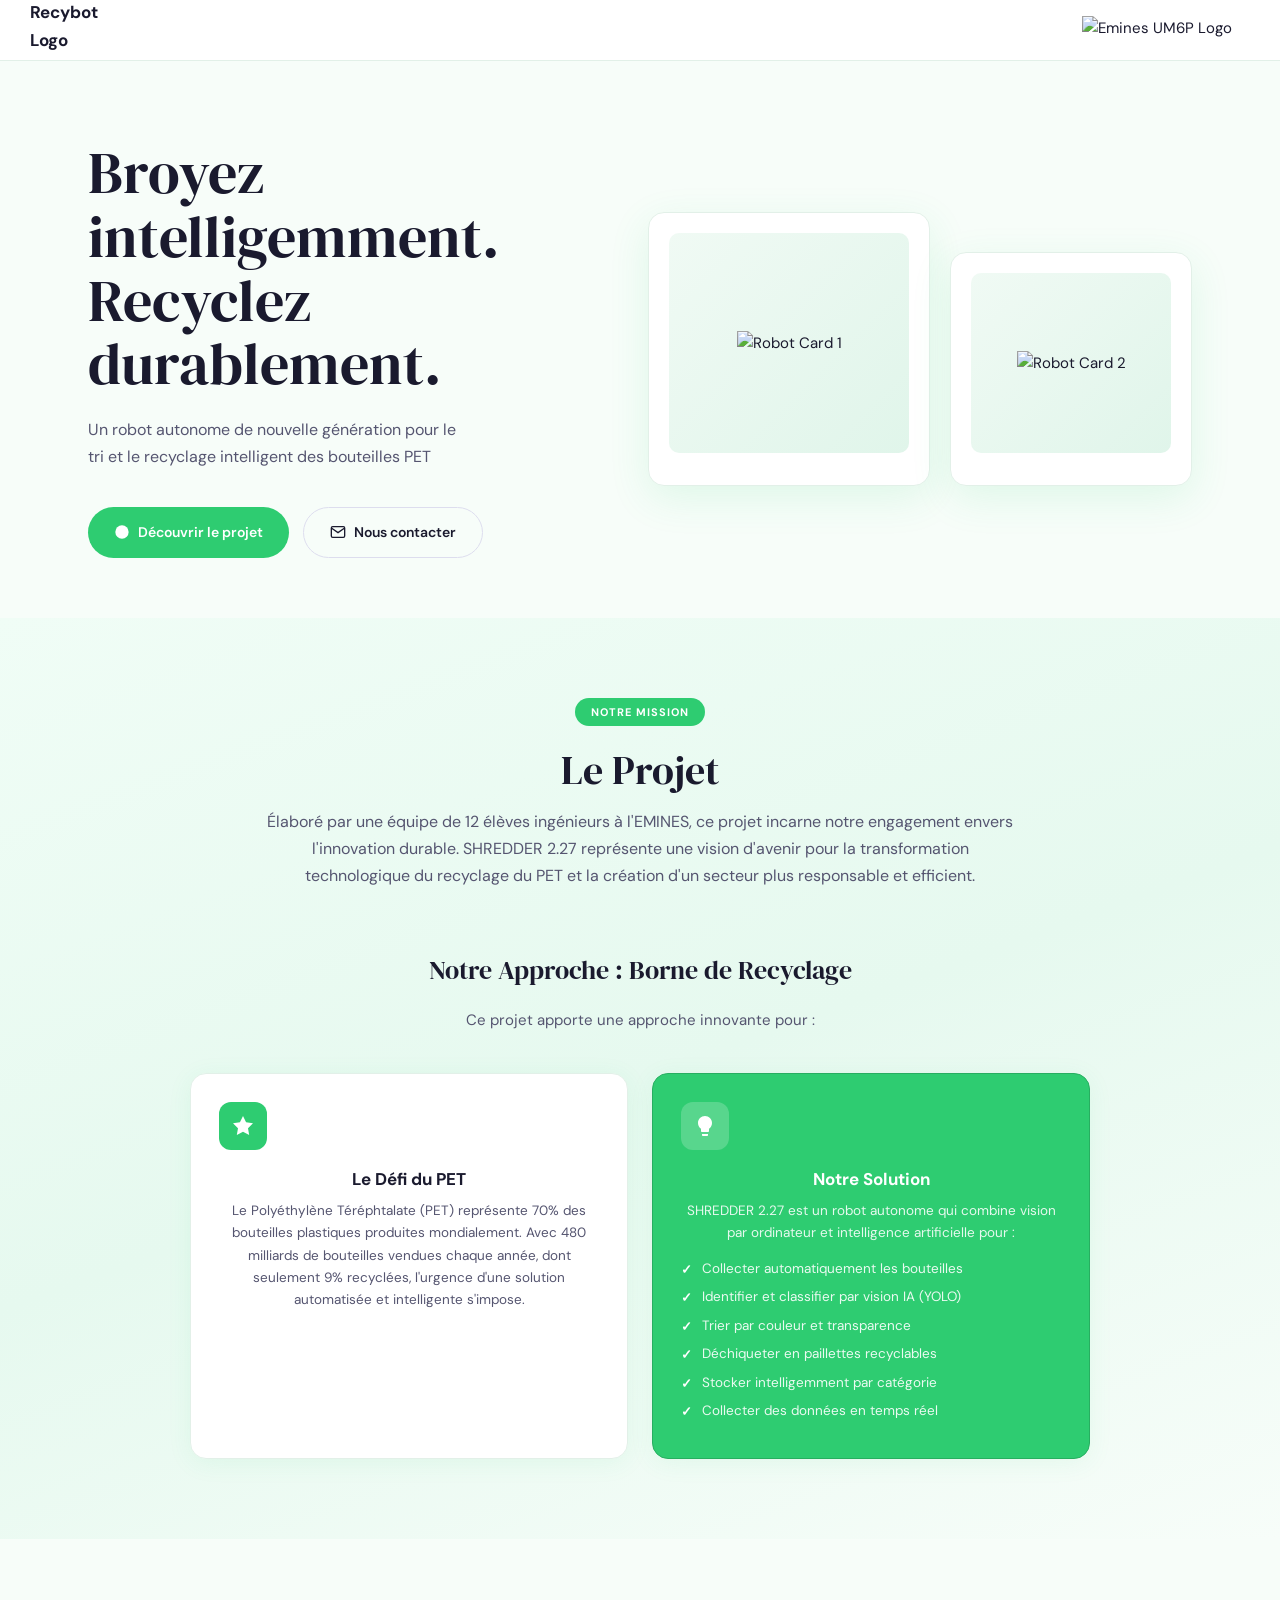
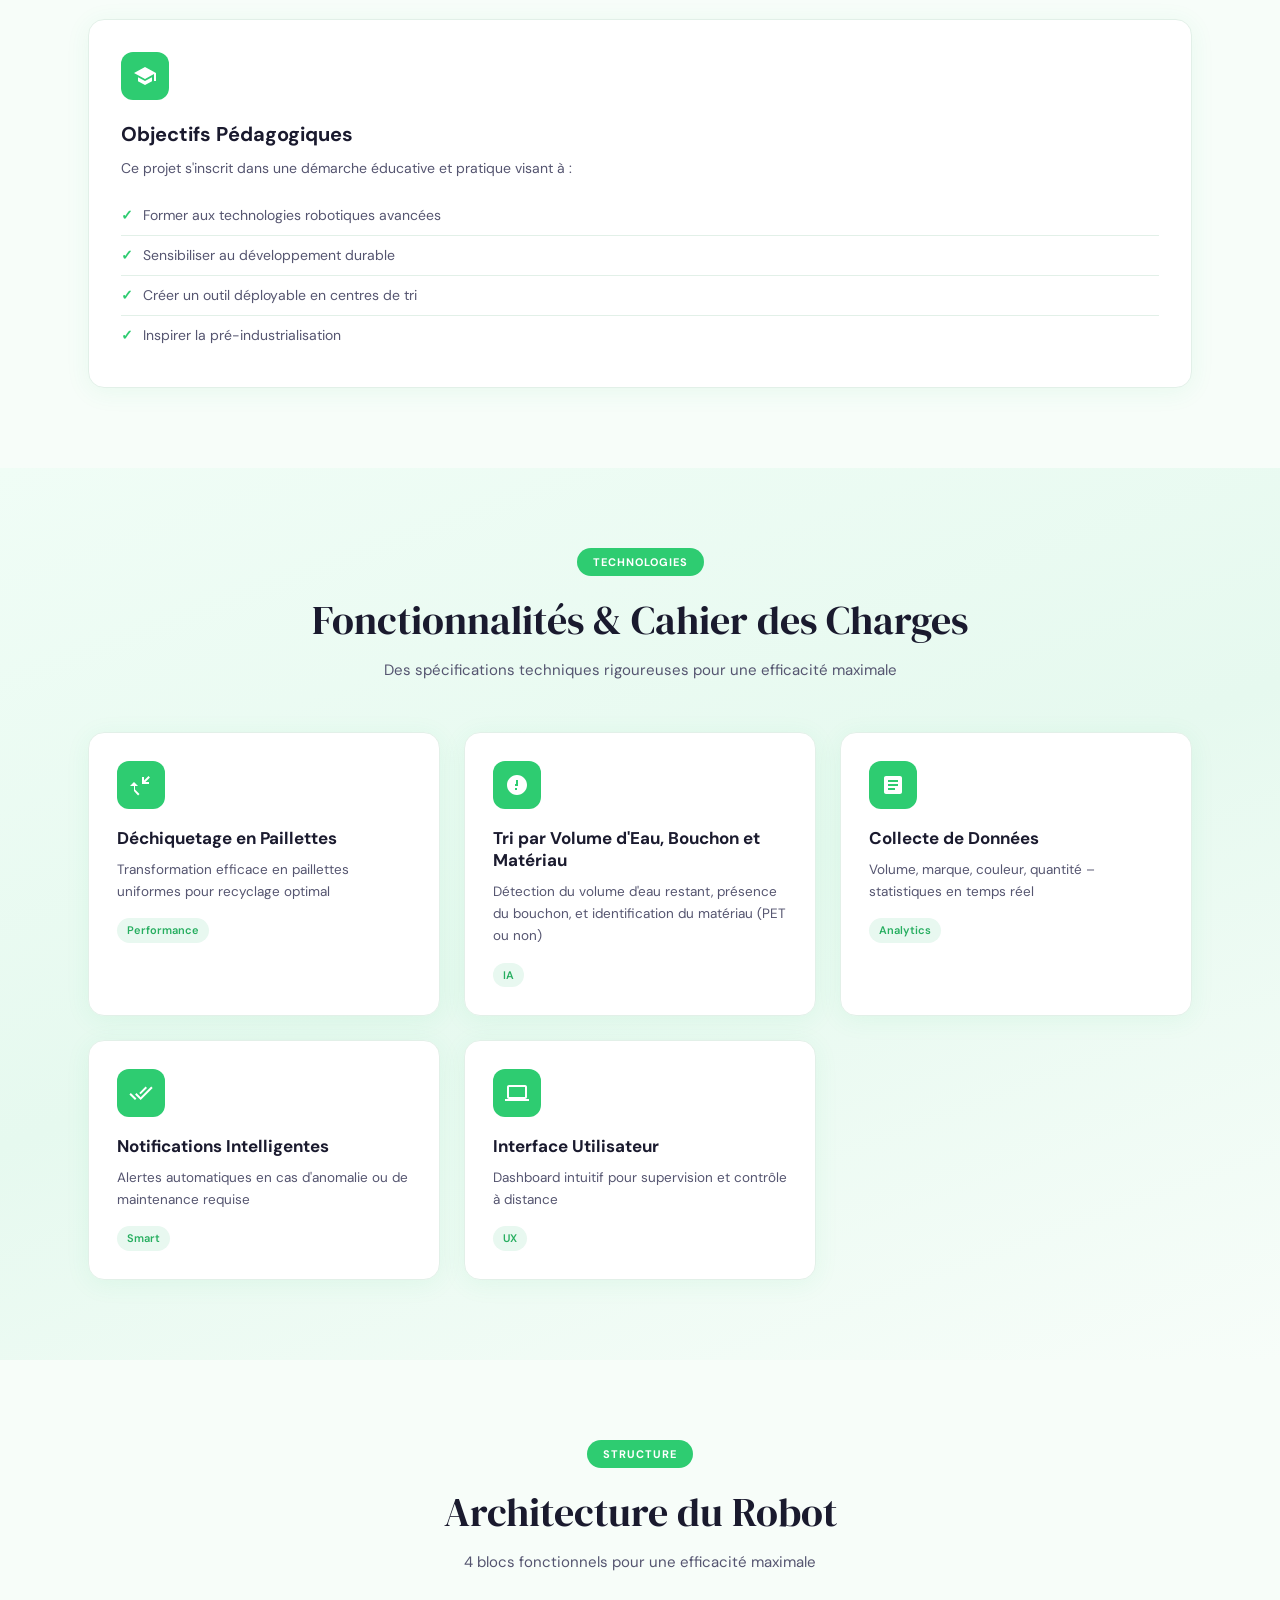
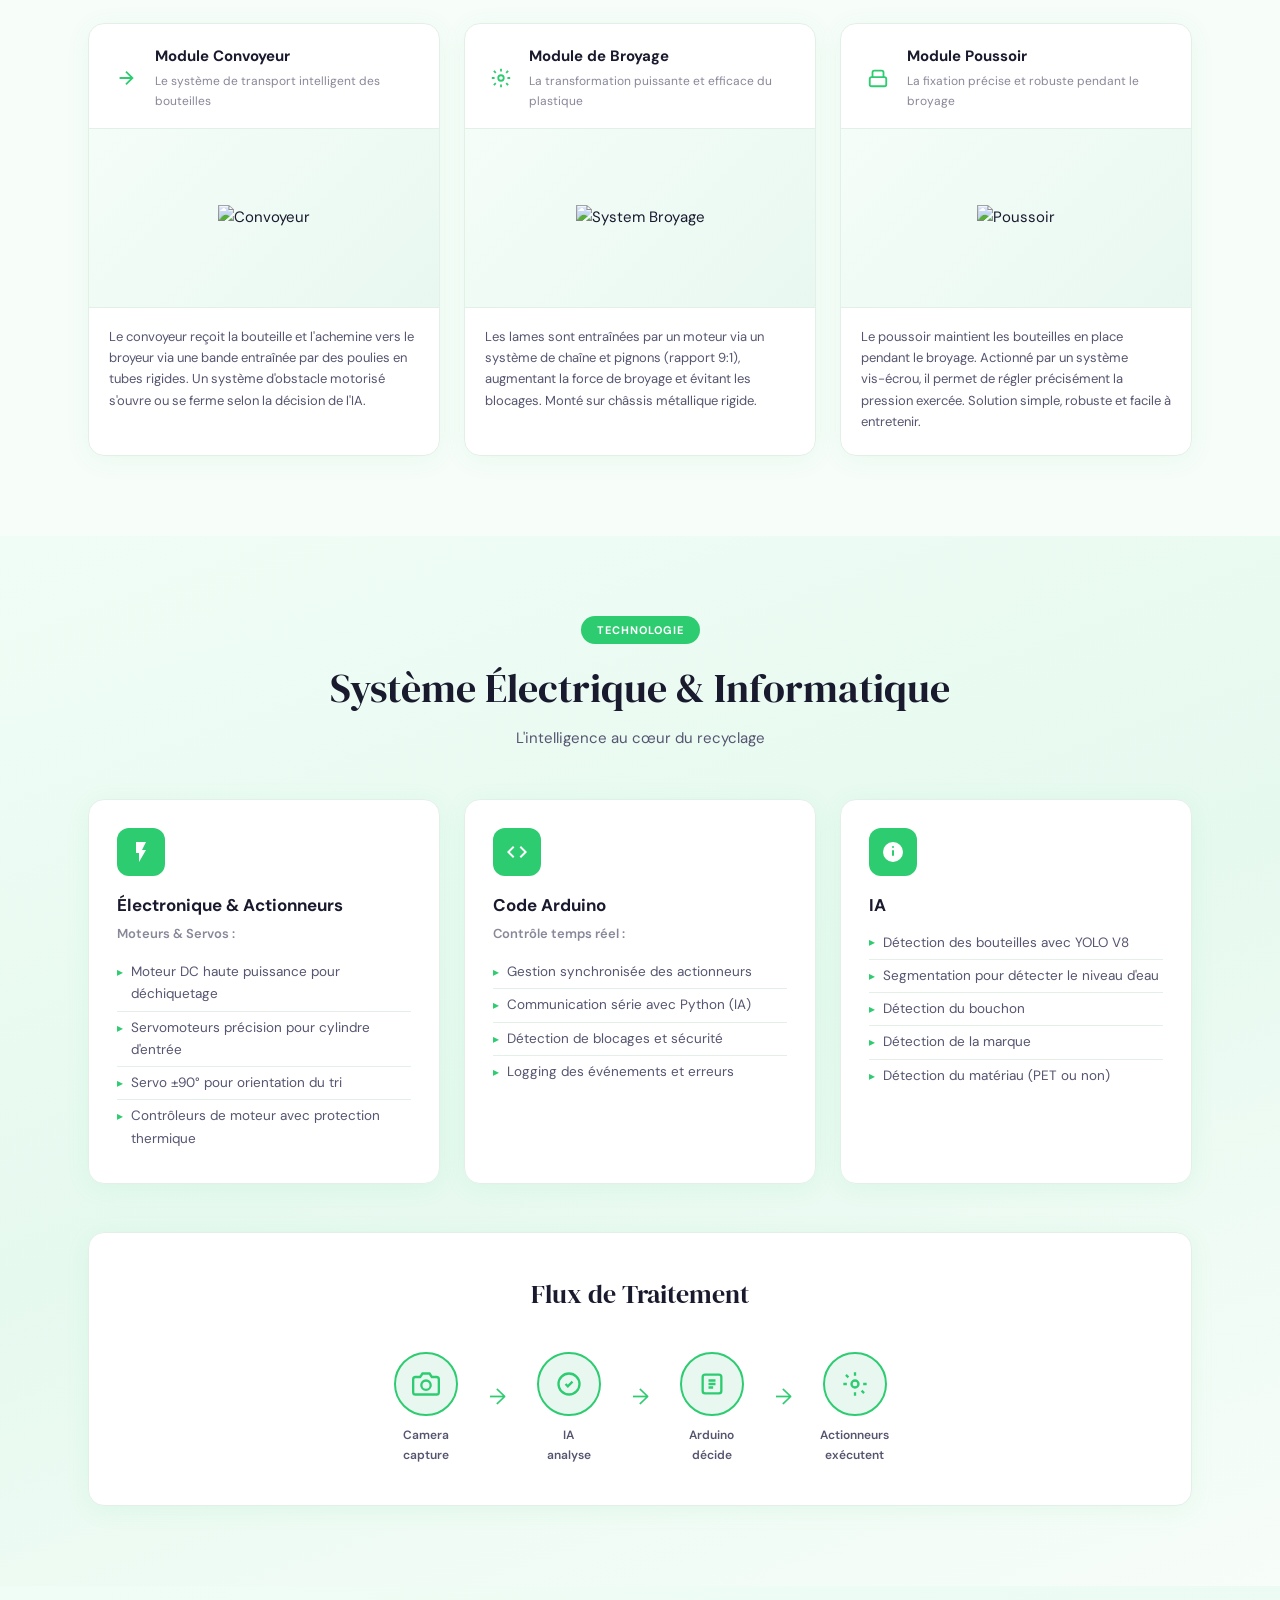
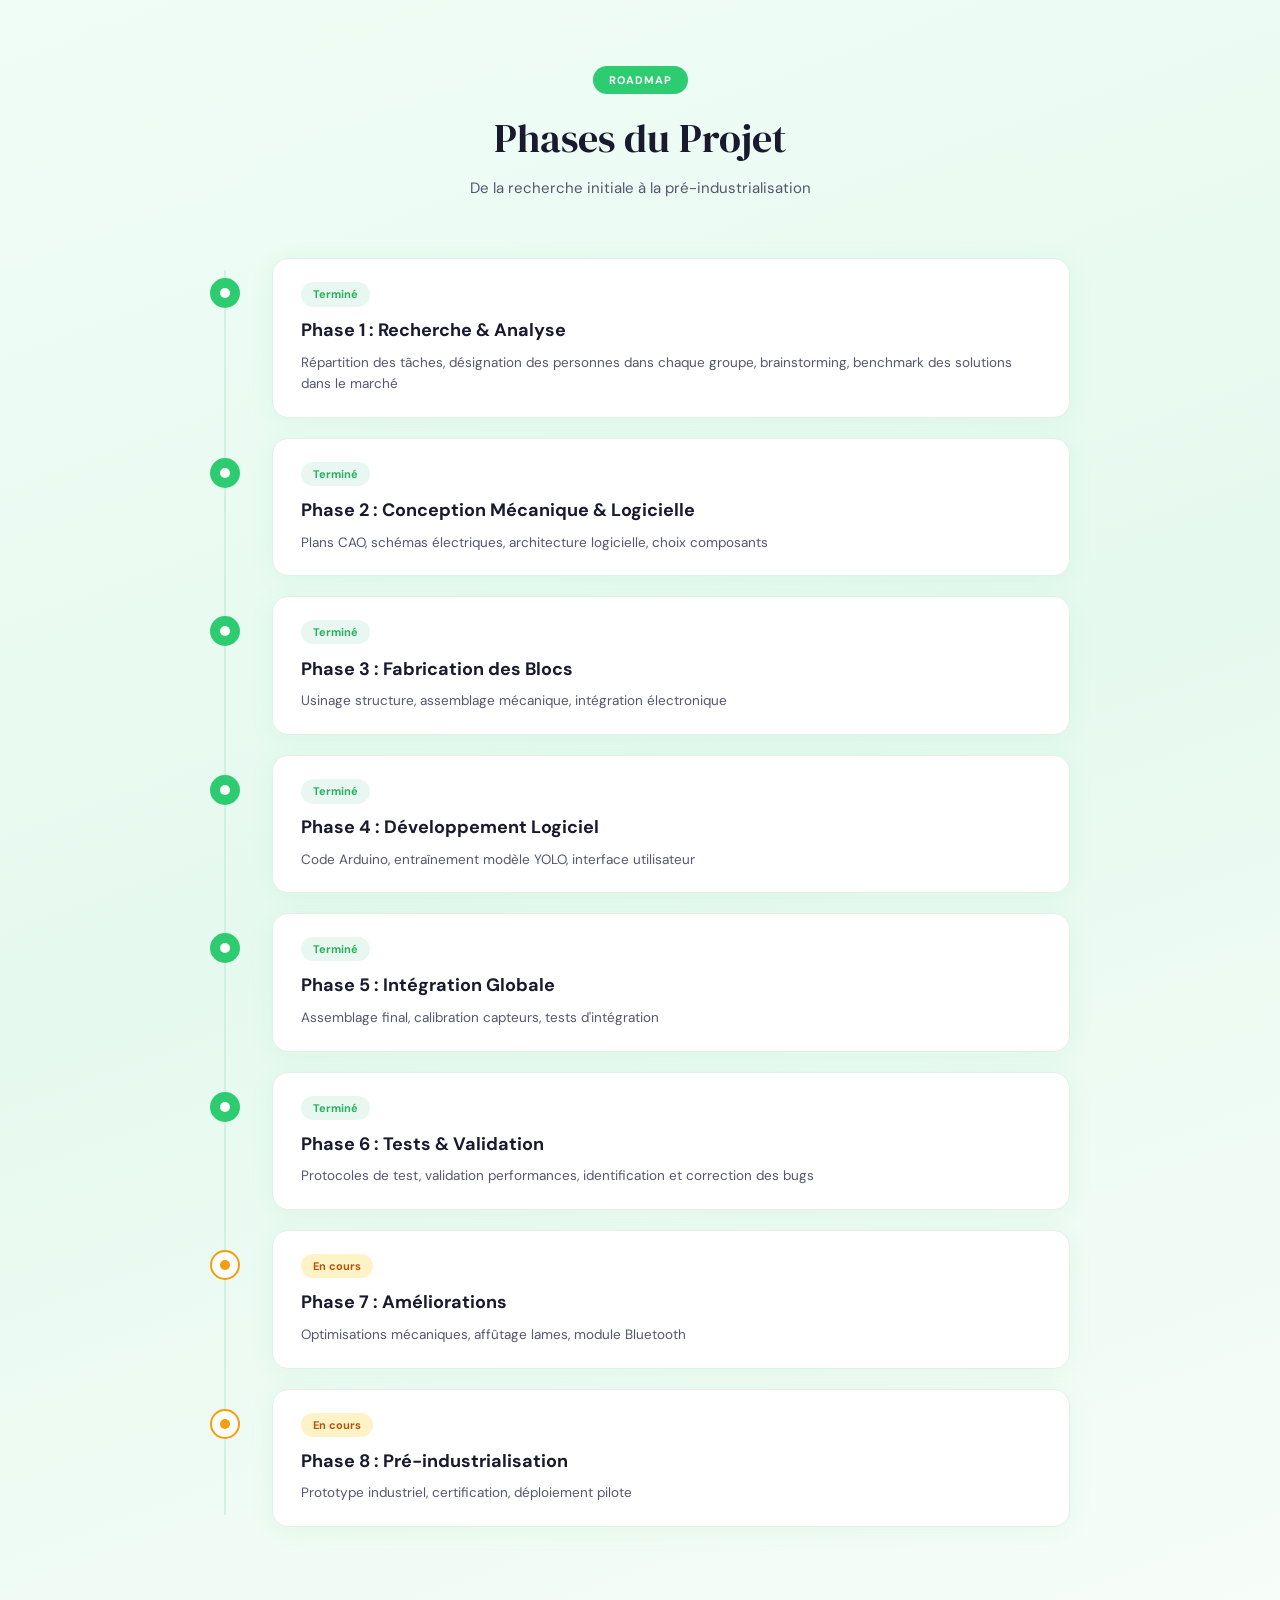
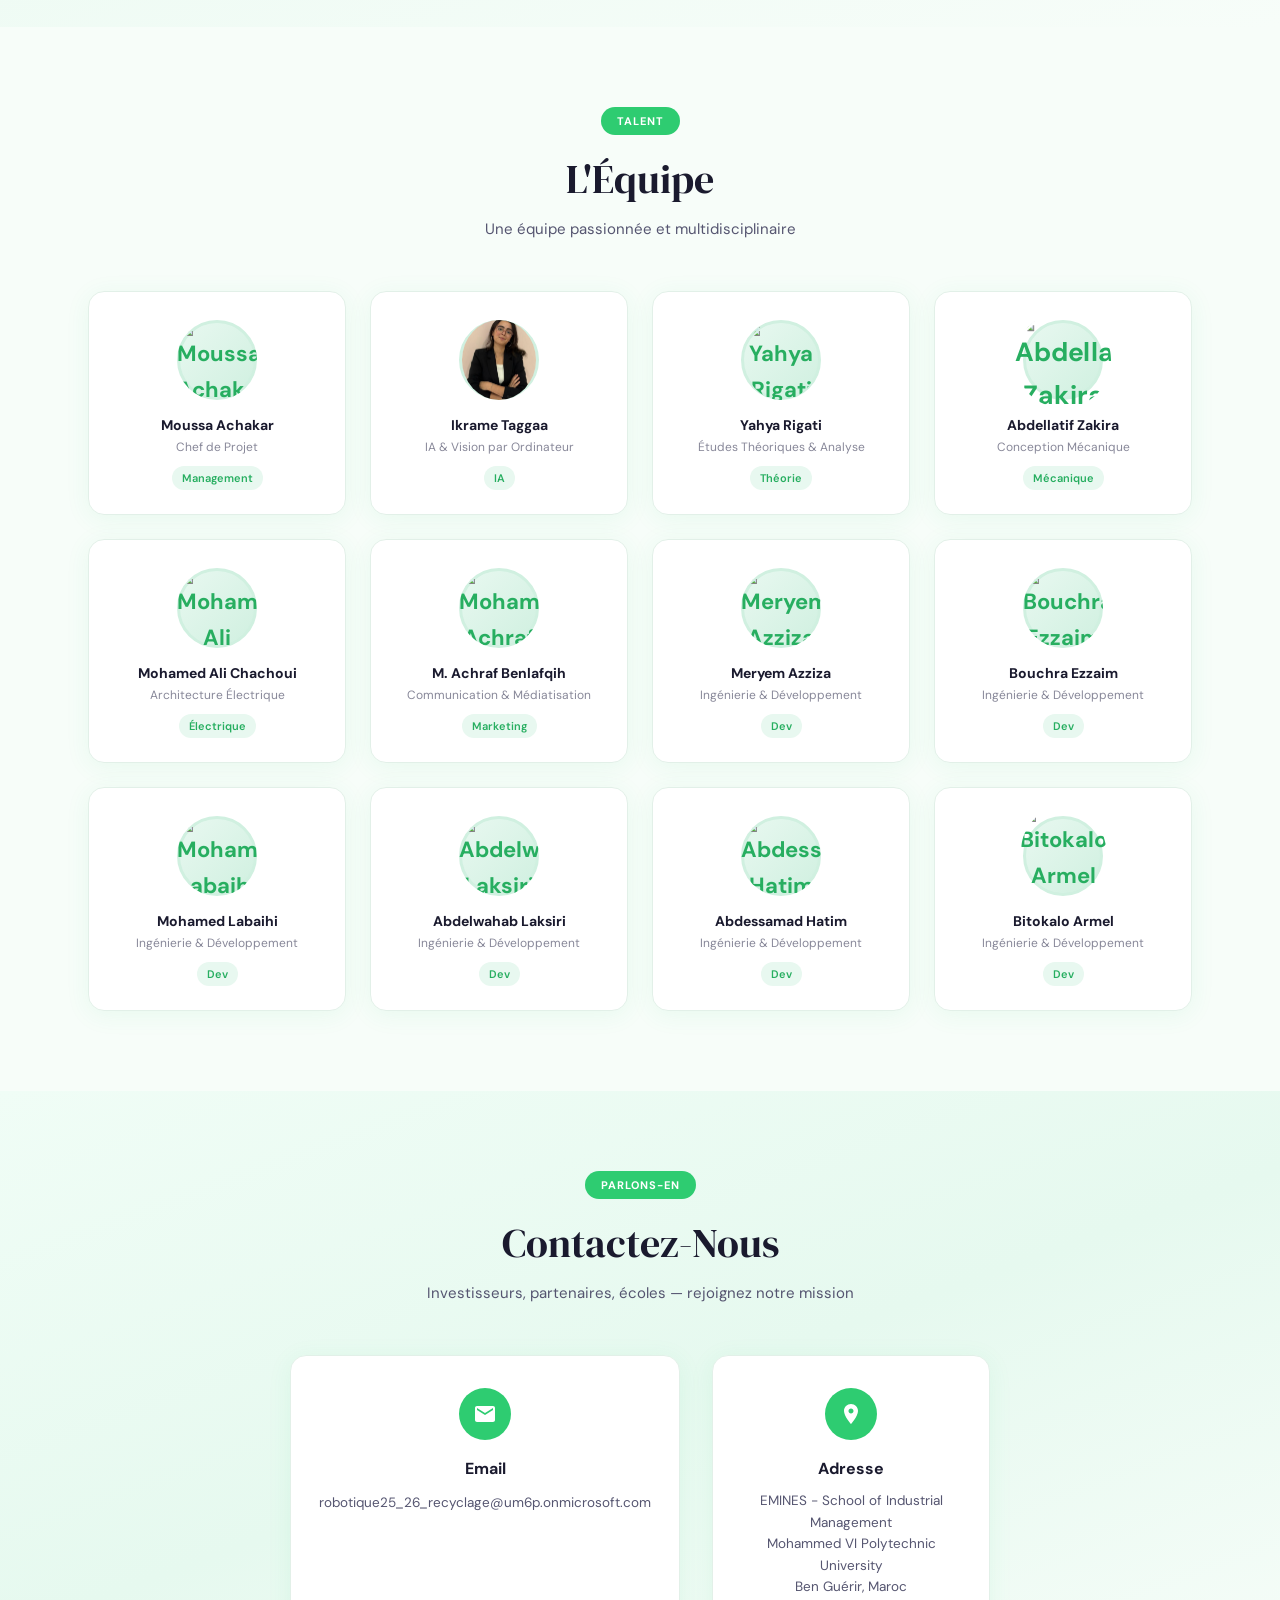
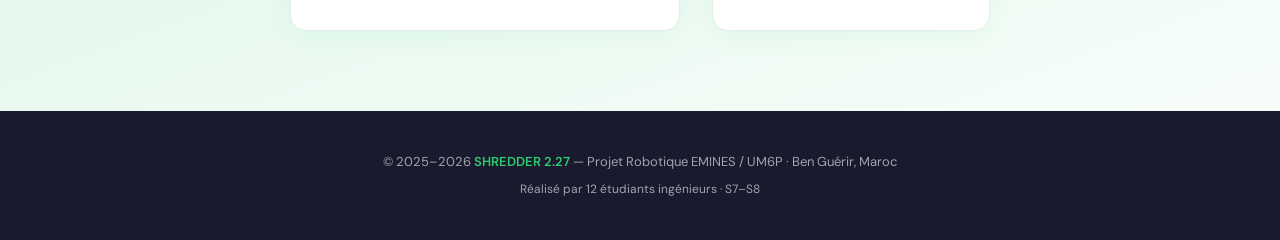
==== commit d32788a6: "Initial commit" ====
--- a/index.html
+++ b/index.html
@@ -1484,7 +1484,7 @@
             </div>
             <div class="team-card fade-up delay-2">
                 <div class="team-avatar">
-                    <img src="images/ikrame_taggaa.jpg" alt="Ikrame Taggaa"
+                    <img src="frontend/images/Ikrame.jpg" alt="Ikrame Taggaa"
                         style="width: 80px; height: 80px; border-radius: 50%;">
                 </div>
                 <h4>Ikrame Taggaa</h4>
